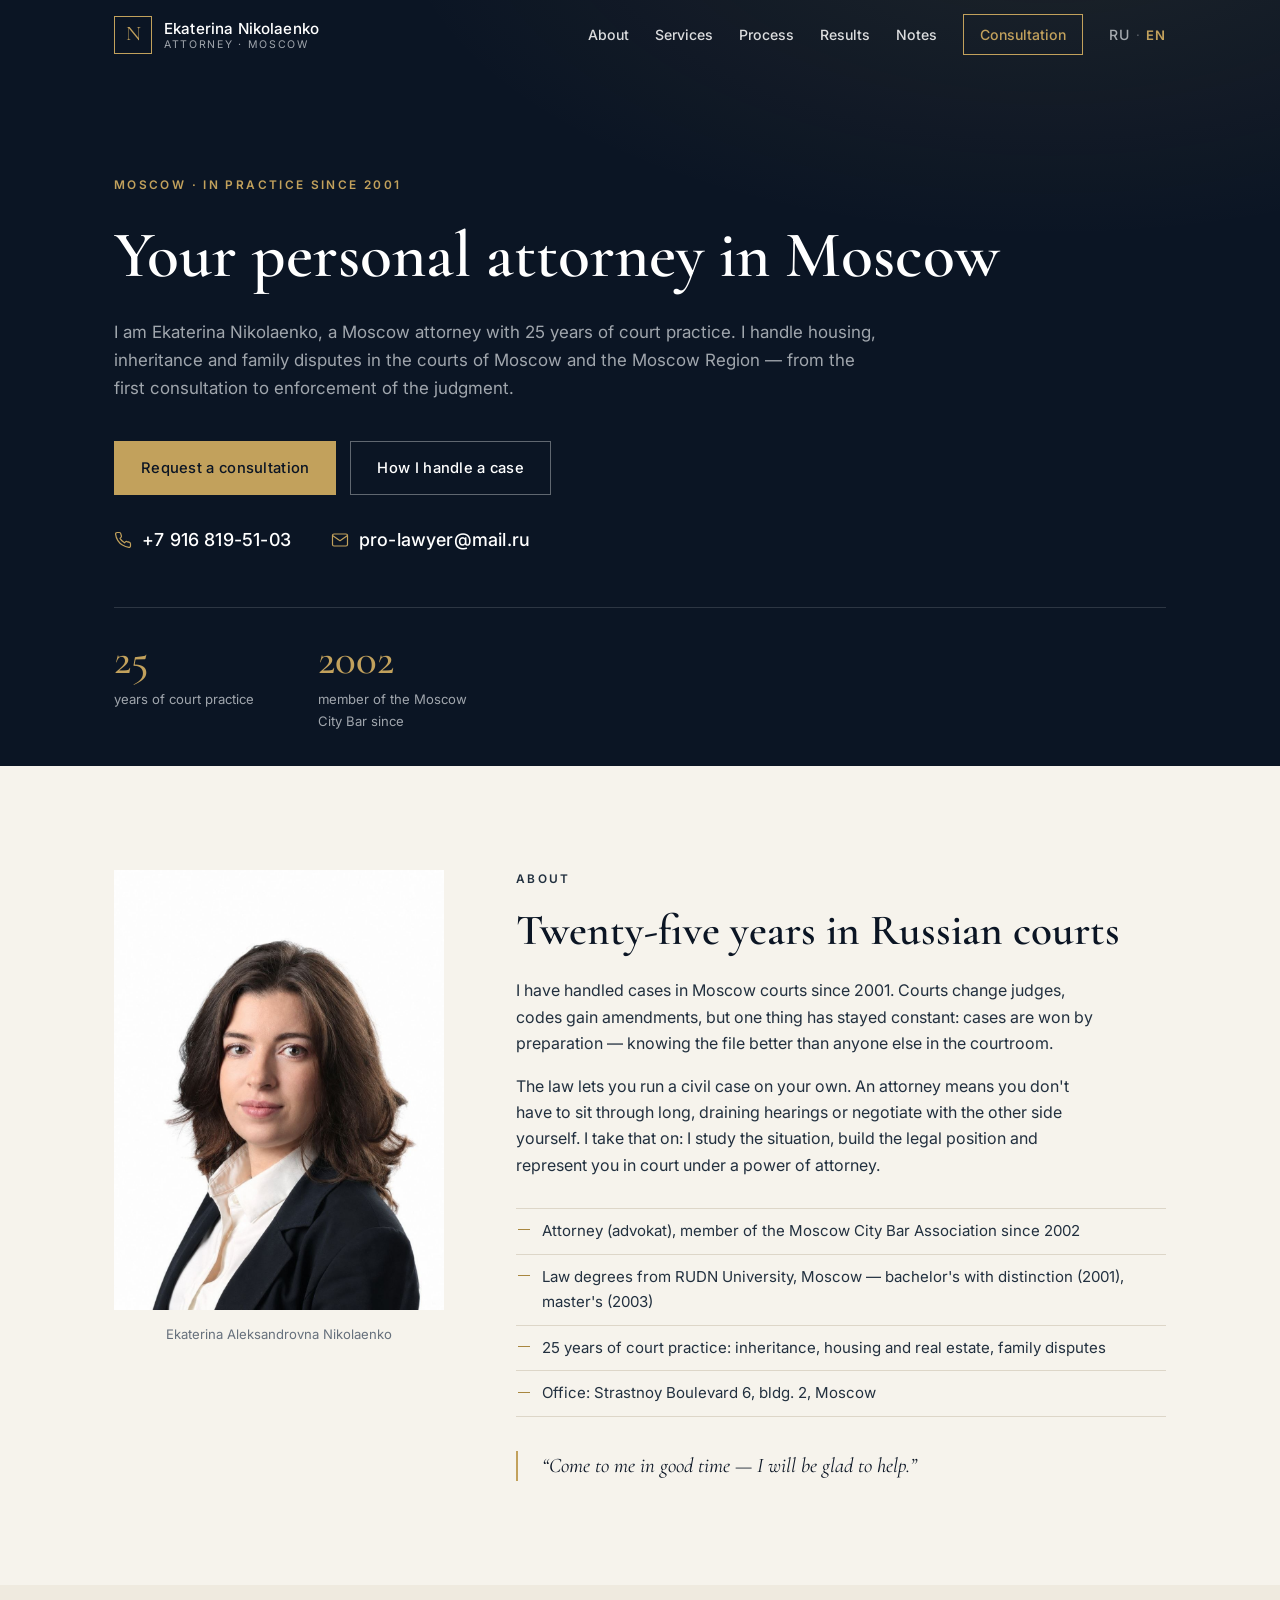
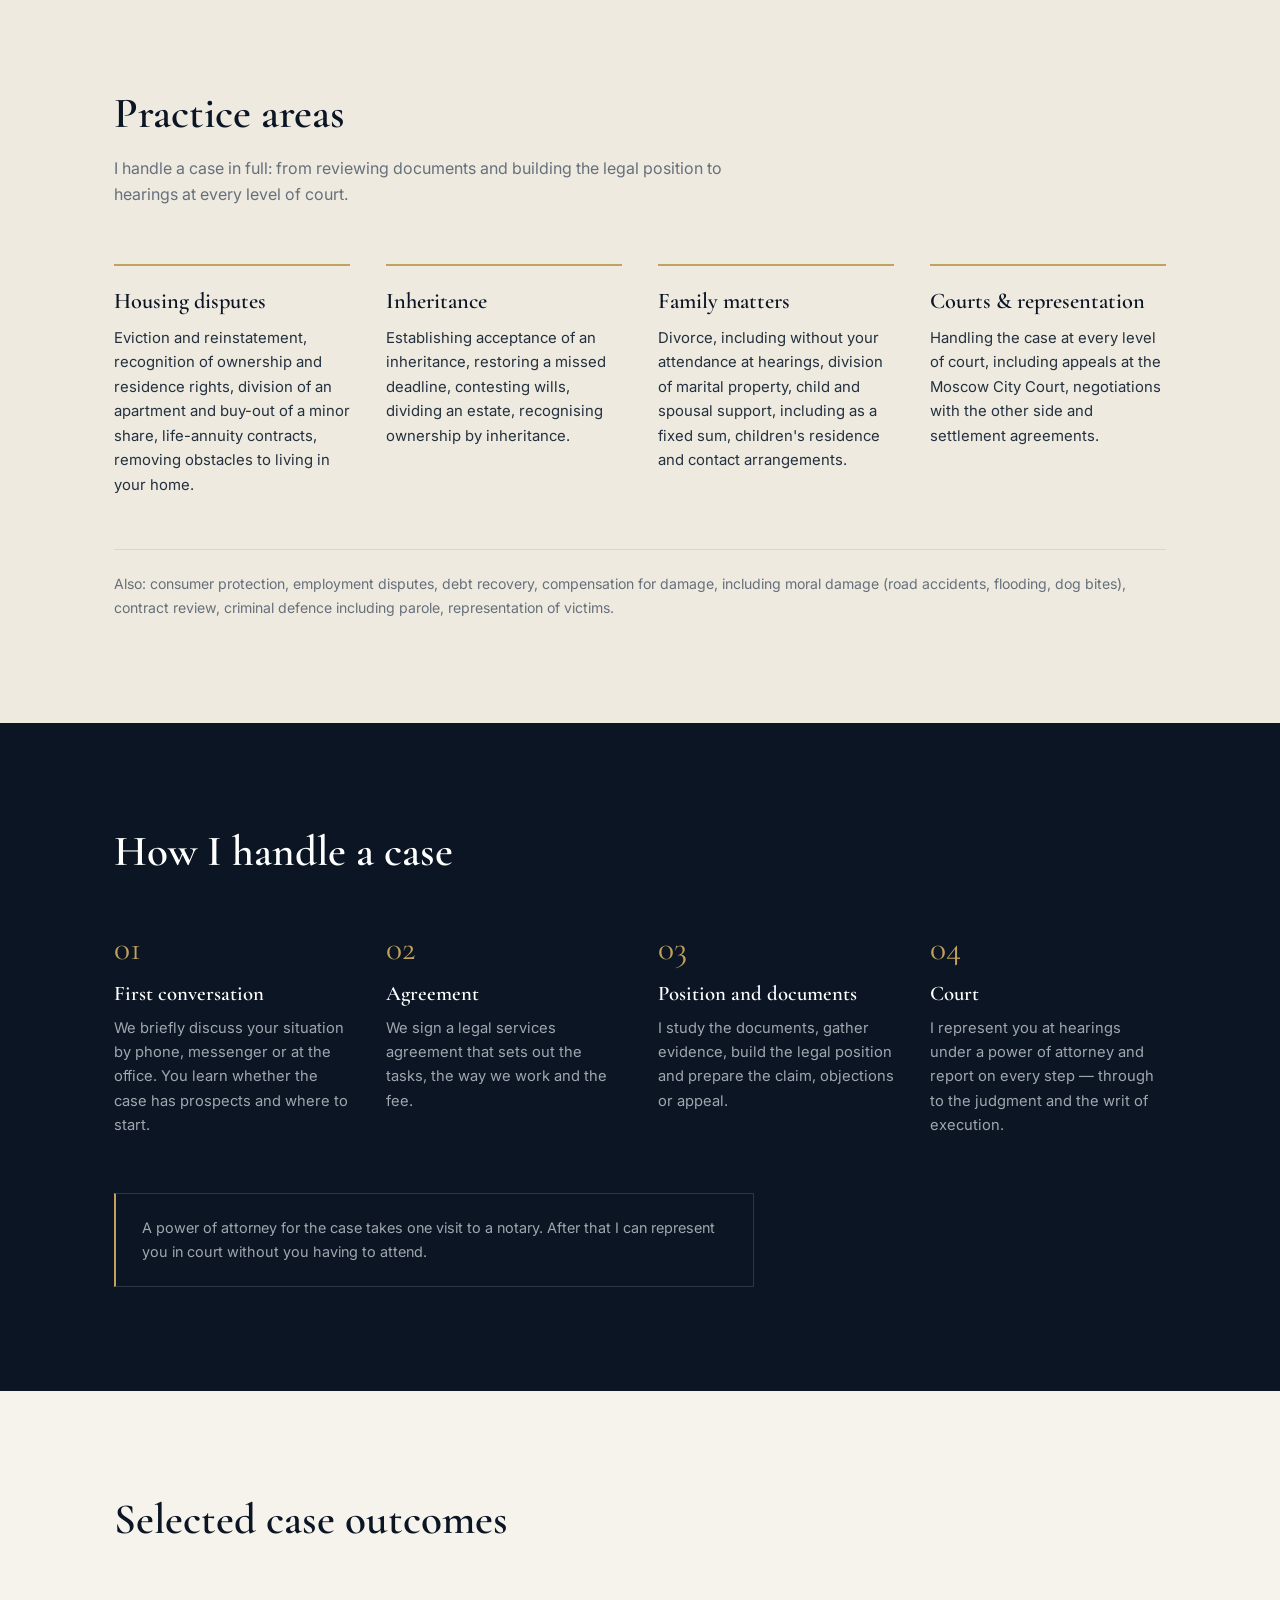
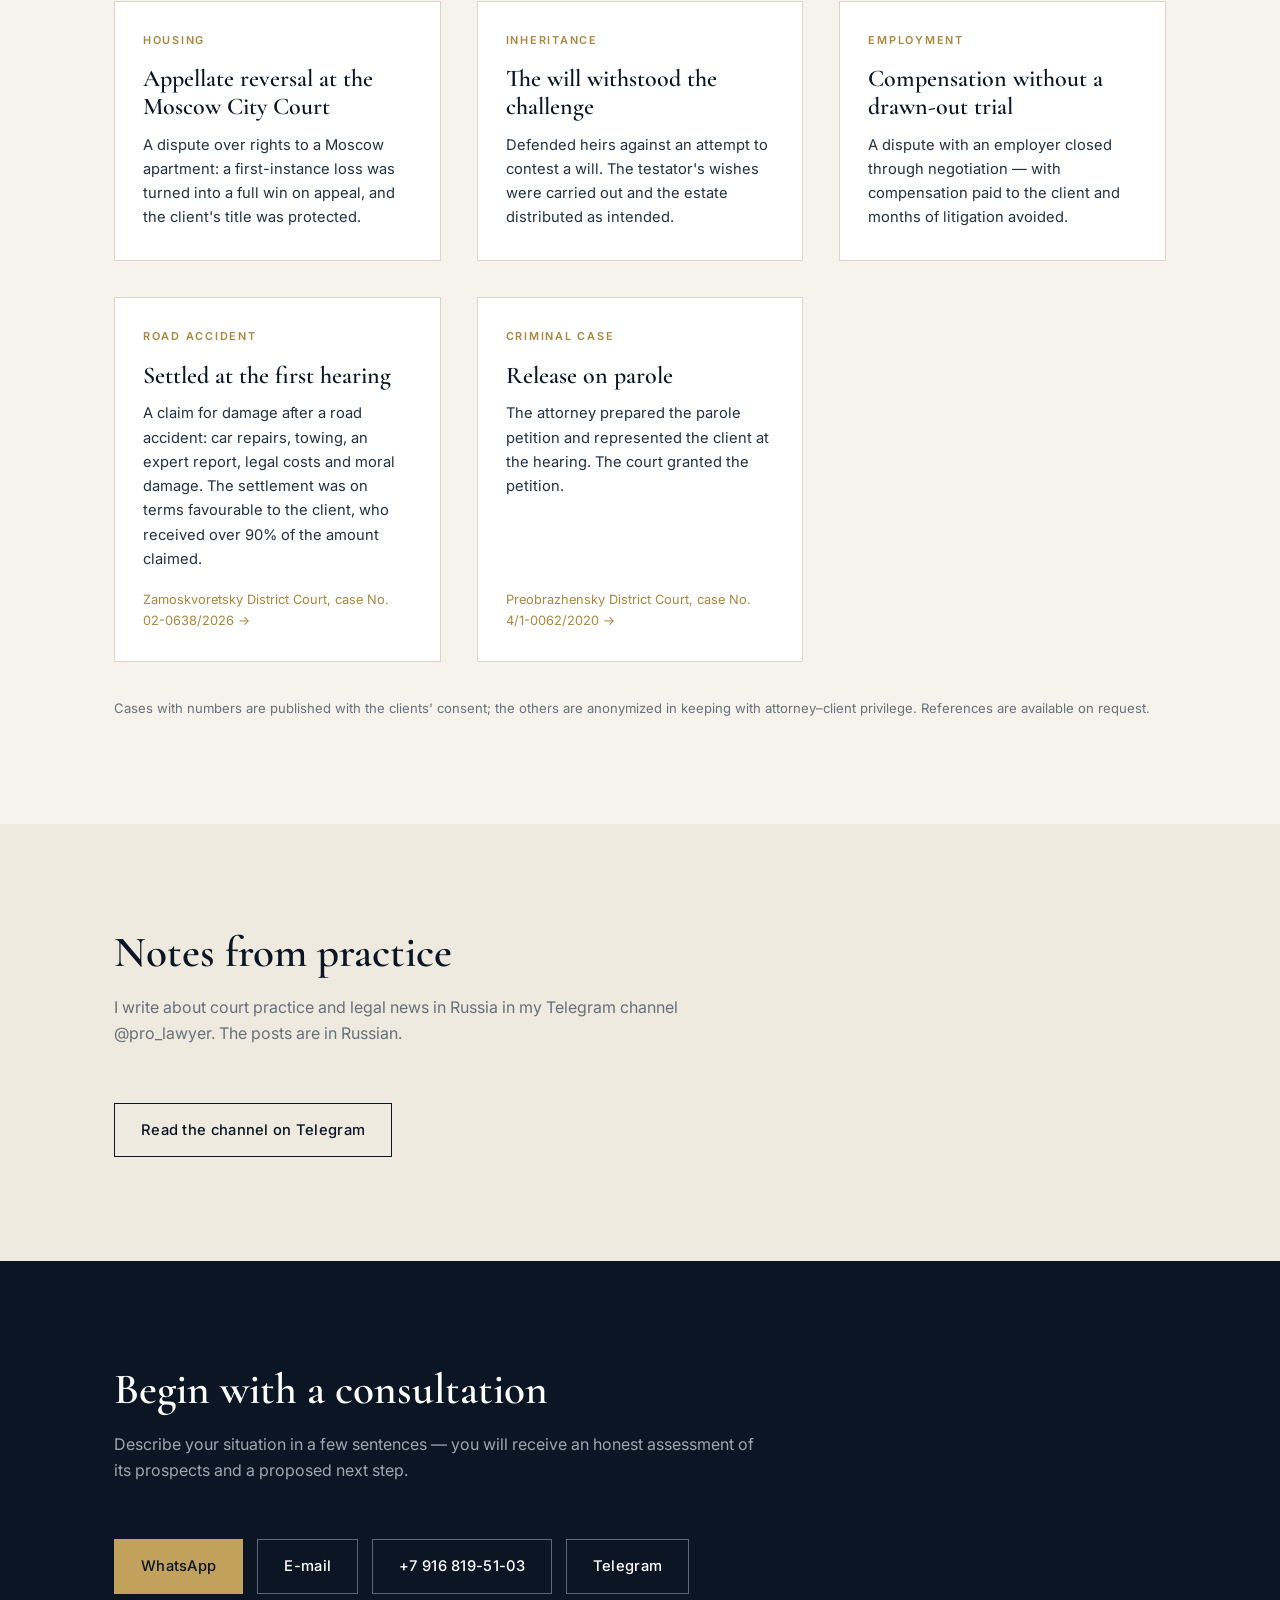
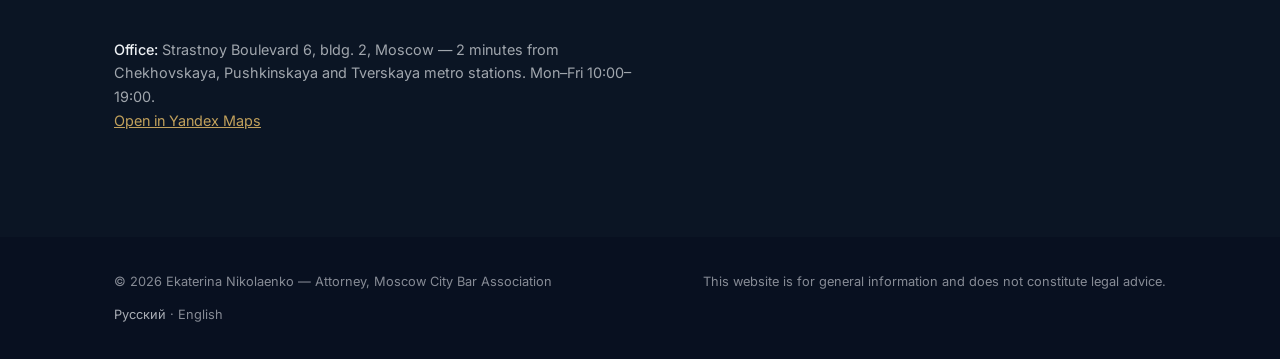
==== en/index.html @ 65b2b1aa "Call her just 'адвокат'; 'обезличены' instead of 'анонимизированы' She takes criminal cases too, so " ====
<!DOCTYPE html>
<html lang="en">
<head>
  <meta charset="utf-8">
  <meta name="viewport" content="width=device-width, initial-scale=1">
  <title>Ekaterina Nikolaenko — Attorney in Moscow</title>
  <meta name="description" content="Moscow attorney with 25 years of court practice: housing, inheritance and family disputes, representation in the courts of Moscow and the Moscow Region.">
  <meta property="og:title" content="Ekaterina Nikolaenko — Attorney in Moscow">
  <meta property="og:description" content="Personal attorney and court representative. 25 years of court practice in Moscow.">
  <meta property="og:type" content="website">
  <meta property="og:locale" content="en_US">
  <!-- TODO after domain purchase: absolute hreflang alternates
  <link rel="alternate" hreflang="en" href="https://DOMAIN/en/">
  <link rel="alternate" hreflang="ru" href="https://DOMAIN/ru/">
  <link rel="alternate" hreflang="x-default" href="https://DOMAIN/">
  -->
  <link rel="icon" type="image/svg+xml" href="../assets/img/favicon.svg">
  <link rel="preconnect" href="https://fonts.googleapis.com">
  <link rel="preconnect" href="https://fonts.gstatic.com" crossorigin>
  <link href="https://fonts.googleapis.com/css2?family=Cormorant+Garamond:ital,wght@0,500;0,600;1,500&family=Inter:wght@400;500;600&display=swap" rel="stylesheet">
  <link rel="stylesheet" href="../assets/css/style.css">
  <script>document.documentElement.classList.add("js");</script>
</head>
<body>

<header class="site-header">
  <div class="container header-inner">
    <a class="brand" href="#top">
      <span class="brand-mark">N</span>
      <span class="brand-text">Ekaterina Nikolaenko
        <span class="brand-sub">Attorney · Moscow</span>
      </span>
    </a>
    <nav class="site-nav" id="nav">
      <a href="#about">About</a>
      <a href="#services">Services</a>
      <a href="#process">Process</a>
      <a href="#results">Results</a>
      <a href="#channel">Notes</a>
      <a class="nav-cta" href="#contact">Consultation</a>
      <div class="lang"><a href="../ru/" lang="ru">RU</a><span class="lang-sep">·</span><strong>EN</strong></div>
    </nav>
    <button class="burger" aria-label="Menu" aria-expanded="false" aria-controls="nav"><span></span><span></span></button>
  </div>
</header>

<main id="top">

  <section class="hero">
    <div class="container">
      <p class="kicker reveal">Moscow · In practice since 2001</p>
      <h1 class="reveal">Your personal attorney in Moscow</h1>
      <p class="lead reveal">I am Ekaterina Nikolaenko, a Moscow attorney with 25 years of court practice. I handle housing, inheritance and family disputes in the courts of Moscow and the Moscow Region — from the first consultation to enforcement of the judgment.</p>
      <div class="hero-actions reveal">
        <a class="btn btn-solid" href="#contact">Request a consultation</a>
        <a class="btn btn-ghost" href="#process">How I handle a case</a>
      </div>
      <div class="hero-contacts reveal">
        <a href="tel:+79168195103"><svg width="18" height="18" fill="none" stroke="#c2a15c" stroke-width="1.6" stroke-linecap="round" stroke-linejoin="round" viewBox="0 0 24 24" aria-hidden="true"><path d="M22 16.9v3a2 2 0 0 1-2.2 2 19.8 19.8 0 0 1-8.6-3.1 19.5 19.5 0 0 1-6-6A19.8 19.8 0 0 1 2.1 4.2 2 2 0 0 1 4.1 2h3a2 2 0 0 1 2 1.7c.1.9.4 1.8.7 2.7a2 2 0 0 1-.5 2.1L8 9.8a16 16 0 0 0 6 6l1.3-1.3a2 2 0 0 1 2.1-.4c.9.3 1.8.6 2.7.7a2 2 0 0 1 1.7 2z"/></svg>+7 916 819-51-03</a>
        <a href="mailto:pro-lawyer@mail.ru"><svg width="18" height="18" fill="none" stroke="#c2a15c" stroke-width="1.6" stroke-linecap="round" stroke-linejoin="round" viewBox="0 0 24 24" aria-hidden="true"><rect x="2" y="4" width="20" height="16" rx="2"/><path d="m22 6-10 7L2 6"/></svg>pro-lawyer@mail.ru</a>
      </div>
      <dl class="stats reveal">
        <div><dt>25</dt><dd>years of court practice</dd></div>
        <div><dt>2002</dt><dd>member of the Moscow City Bar since</dd></div>
      </dl>
    </div>
  </section>

  <section class="section" id="about">
    <div class="container about-grid">
      <figure class="portrait reveal">
        <img src="../assets/img/portrait.jpg" alt="Ekaterina Nikolaenko" width="1057" height="1280">
        <figcaption>Ekaterina Aleksandrovna Nikolaenko</figcaption>
      </figure>
      <div class="about-body">
        <p class="kicker reveal">About</p>
        <h2 class="reveal">Twenty-five years in Russian courts</h2>
        <p class="reveal">I have handled cases in Moscow courts since 2001. Courts change judges, codes gain amendments, but one thing has stayed constant: cases are won by preparation — knowing the file better than anyone else in the courtroom.</p>
        <p class="reveal">The law lets you run a civil case on your own. An attorney means you don't have to sit through long, draining hearings or negotiate with the other side yourself. I take that on: I study the situation, build the legal position and represent you in court under a power of attorney.</p>
        <ul class="creds reveal">
          <li>Attorney (advokat), member of the Moscow City Bar Association since 2002</li>
          <li>Law degrees from RUDN University, Moscow — bachelor's with distinction (2001), master's (2003)</li>
          <li>25 years of court practice: inheritance, housing and real estate, family disputes</li>
          <li>Office: Strastnoy Boulevard 6, bldg. 2, Moscow</li>
        </ul>
        <blockquote class="quote reveal">“Come to me in good time — I will be glad to help.”</blockquote>
      </div>
    </div>
  </section>

  <section class="section section-alt" id="services">
    <div class="container">
      <div class="section-head">
        <h2 class="reveal">Practice areas</h2>
        <p class="reveal">I handle a case in full: from reviewing documents and building the legal position to hearings at every level of court.</p>
      </div>
      <div class="cards">
        <div class="card reveal">
          <h3>Housing disputes</h3>
          <p>Eviction and reinstatement, recognition of ownership and residence rights, division of an apartment and buy-out of a minor share, life-annuity contracts, removing obstacles to living in your home.</p>
        </div>
        <div class="card reveal">
          <h3>Inheritance</h3>
          <p>Establishing acceptance of an inheritance, restoring a missed deadline, contesting wills, dividing an estate, recognising ownership by inheritance.</p>
        </div>
        <div class="card reveal">
          <h3>Family matters</h3>
          <p>Divorce, including without your attendance at hearings, division of marital property, child and spousal support, including as a fixed sum, children's residence and contact arrangements.</p>
        </div>
        <div class="card reveal">
          <h3>Courts &amp; representation</h3>
          <p>Handling the case at every level of court, including appeals at the Moscow City Court, negotiations with the other side and settlement agreements.</p>
        </div>
      </div>
      <p class="services-foot reveal">Also: consumer protection, employment disputes, debt recovery, compensation for damage, including moral damage (road accidents, flooding, dog bites), contract review, criminal defence including parole, representation of victims.</p>
    </div>
  </section>

  <section class="section section-dark" id="process">
    <div class="container">
      <div class="section-head">
        <h2 class="reveal">How I handle a case</h2>
      </div>
      <div class="steps">
        <div class="step reveal">
          <div class="step-num">01</div>
          <h3>First conversation</h3>
          <p>We briefly discuss your situation by phone, messenger or at the office. You learn whether the case has prospects and where to start.</p>
        </div>
        <div class="step reveal">
          <div class="step-num">02</div>
          <h3>Agreement</h3>
          <p>We sign a legal services agreement that sets out the tasks, the way we work and the fee.</p>
        </div>
        <div class="step reveal">
          <div class="step-num">03</div>
          <h3>Position and documents</h3>
          <p>I study the documents, gather evidence, build the legal position and prepare the claim, objections or appeal.</p>
        </div>
        <div class="step reveal">
          <div class="step-num">04</div>
          <h3>Court</h3>
          <p>I represent you at hearings under a power of attorney and report on every step — through to the judgment and the writ of execution.</p>
        </div>
      </div>
      <p class="process-note reveal">A power of attorney for the case takes one visit to a notary. After that I can represent you in court without you having to attend.</p>
    </div>
  </section>

  <section class="section" id="results">
    <div class="container">
      <div class="section-head">
        <h2 class="reveal">Selected case outcomes</h2>
      </div>
      <div class="result-cards">
        <div class="result reveal">
          <span class="result-tag">Housing</span>
          <h3>Appellate reversal at the Moscow City Court</h3>
          <p>A dispute over rights to a Moscow apartment: a first-instance loss was turned into a full win on appeal, and the client's title was protected.</p>
        </div>
        <div class="result reveal">
          <span class="result-tag">Inheritance</span>
          <h3>The will withstood the challenge</h3>
          <p>Defended heirs against an attempt to contest a will. The testator's wishes were carried out and the estate distributed as intended.</p>
        </div>
        <div class="result reveal">
          <span class="result-tag">Employment</span>
          <h3>Compensation without a drawn-out trial</h3>
          <p>A dispute with an employer closed through negotiation — with compensation paid to the client and months of litigation avoided.</p>
        </div>
        <div class="result reveal">
          <span class="result-tag">Road accident</span>
          <h3>Settled at the first hearing</h3>
          <p>A claim for damage after a road accident: car repairs, towing, an expert report, legal costs and moral damage. The settlement was on terms favourable to the client, who received over 90% of the amount claimed.</p>
          <a class="result-source" href="https://www.mos-gorsud.ru/rs/zamoskvoreckij/services/cases/civil/details/958a5e50-f6a7-11f0-b6d6-a71714b206d9" target="_blank" rel="noopener">Zamoskvoretsky District Court, case No. 02-0638/2026 →</a>
        </div>
        <div class="result reveal">
          <span class="result-tag">Criminal case</span>
          <h3>Release on parole</h3>
          <p>The attorney prepared the parole petition and represented the client at the hearing. The court granted the petition.</p>
          <a class="result-source" href="https://www.mos-gorsud.ru/rs/preobrazhenskij/services/cases/criminal-materials/details/02221f10-f8ae-11ea-af9a-ddbdc0cdaf78" target="_blank" rel="noopener">Preobrazhensky District Court, case No. 4/1-0062/2020 →</a>
        </div>
      </div>
      <p class="results-note reveal">Cases with numbers are published with the clients' consent; the others are anonymized in keeping with attorney–client privilege. References are available on request.</p>
    </div>
  </section>

  <section class="section section-alt" id="channel">
    <div class="container">
      <div class="section-head">
        <h2 class="reveal">Notes from practice</h2>
        <p class="reveal">I write about court practice and legal news in Russia in my Telegram channel @pro_lawyer. The posts are in Russian.</p>
      </div>
      <!-- tg-feed:start — filled by tools/tg_mirror.py at build time -->
      <div class="feed-actions reveal">
        <a class="btn btn-outline" href="https://t.me/pro_lawyer" target="_blank" rel="noopener">Read the channel on Telegram</a>
      </div>
      <!-- tg-feed:end -->
    </div>
  </section>

  <section class="section section-dark" id="contact">
    <div class="container">
      <div class="section-head">
        <h2 class="reveal">Begin with a consultation</h2>
        <p class="reveal">Describe your situation in a few sentences — you will receive an honest assessment of its prospects and a proposed next step.</p>
      </div>
      <div class="contact-actions reveal">
        <a class="btn btn-solid" href="https://wa.me/79168195103" target="_blank" rel="noopener">WhatsApp</a>
        <a class="btn btn-ghost" href="mailto:pro-lawyer@mail.ru">E-mail</a>
        <a class="btn btn-ghost" href="tel:+79168195103">+7 916 819-51-03</a>
        <a class="btn btn-ghost" href="https://t.me/advokat_nikolaenko" target="_blank" rel="noopener">Telegram</a>
      </div>
      <p class="contact-info reveal"><strong>Office:</strong> Strastnoy Boulevard 6, bldg. 2, Moscow — 2 minutes from Chekhovskaya, Pushkinskaya and Tverskaya metro stations. Mon–Fri 10:00–19:00.<br><a class="map-link" href="https://yandex.ru/maps/org/advokat_nikolayenko_ye_a_/212078339712" target="_blank" rel="noopener">Open in Yandex Maps</a></p>
    </div>
  </section>

</main>

<footer class="site-footer">
  <div class="container footer-inner">
    <span>© <span data-year>2026</span> Ekaterina Nikolaenko — Attorney, Moscow City Bar Association</span>
    <span>This website is for general information and does not constitute legal advice.</span>
    <span><a href="../ru/" lang="ru">Русский</a> · English</span>
  </div>
</footer>

<script src="../assets/js/main.js"></script>
</body>
</html>
---- assets/css/style.css ----
/* ============================================================
   Ekaterina Nikolaenko — attorney site
   Palette: deep navy ink / warm paper / muted gold
   Type: Cormorant Garamond (display) + Inter (text)
   ============================================================ */

:root {
  --ink: #0b1524;
  --ink-2: #101d31;
  --ink-3: #081020;
  --paper: #f6f3ec;
  --paper-2: #efeadf;
  --gold: #c2a15c;
  --gold-deep: #a8863f;
  --text: #22303f;
  --muted: #66707c;
  --muted-light: rgba(238, 241, 245, 0.66);
  --line: #ddd6c8;
  --line-dark: rgba(255, 255, 255, 0.14);
  --serif: "Cormorant Garamond", "Times New Roman", serif;
  --sans: "Inter", "Helvetica Neue", Arial, sans-serif;
}

* { margin: 0; padding: 0; box-sizing: border-box; }

html {
  scroll-padding-top: 84px;
}
@media (prefers-reduced-motion: no-preference) {
  html { scroll-behavior: smooth; }
}

body {
  font-family: var(--sans);
  font-size: 16px;
  line-height: 1.65;
  color: var(--text);
  background: var(--paper);
  -webkit-font-smoothing: antialiased;
}

.container {
  max-width: 1100px;
  margin: 0 auto;
  padding: 0 24px;
}

h1, h2, h3 {
  font-family: var(--serif);
  font-weight: 600;
  line-height: 1.15;
  color: var(--ink);
}

a { color: inherit; }

/* ---------- header ---------- */

.site-header {
  position: fixed;
  inset: 0 0 auto 0;
  z-index: 50;
  padding: 14px 0;
  transition: background 0.35s ease, box-shadow 0.35s ease;
}
.site-header.scrolled {
  background: var(--ink);
  box-shadow: 0 1px 0 var(--line-dark);
}

.header-inner {
  display: flex;
  align-items: center;
  justify-content: space-between;
  gap: 24px;
}

.brand {
  display: flex;
  align-items: center;
  gap: 12px;
  text-decoration: none;
  color: #fff;
}
.brand-mark {
  display: grid;
  place-items: center;
  width: 38px;
  height: 38px;
  border: 1px solid var(--gold);
  font-family: var(--serif);
  font-size: 1.3rem;
  color: var(--gold);
}
.brand-text {
  font-size: 0.95rem;
  font-weight: 500;
  letter-spacing: 0.01em;
  line-height: 1.25;
}
.brand-sub {
  display: block;
  font-size: 0.66rem;
  font-weight: 400;
  text-transform: uppercase;
  letter-spacing: 0.16em;
  color: var(--muted-light);
}

.site-nav {
  display: flex;
  align-items: center;
  gap: 26px;
}
.site-nav a {
  font-size: 0.88rem;
  font-weight: 500;
  color: rgba(255, 255, 255, 0.85);
  text-decoration: none;
  transition: color 0.2s ease;
}
.site-nav a:hover { color: var(--gold); }

.nav-cta {
  padding: 8px 16px;
  border: 1px solid var(--gold);
  color: var(--gold) !important;
}
.nav-cta:hover { background: rgba(194, 161, 92, 0.12); }

.lang {
  font-size: 0.82rem;
  color: var(--muted-light);
  letter-spacing: 0.06em;
}
.lang a { color: var(--muted-light); text-decoration: none; }
.lang a:hover { color: var(--gold); }
.lang strong { color: var(--gold); font-weight: 600; }
.lang-sep { margin: 0 6px; opacity: 0.5; }

.burger {
  display: none;
  flex-direction: column;
  justify-content: center;
  gap: 6px;
  width: 40px;
  height: 40px;
  background: none;
  border: 1px solid var(--line-dark);
  cursor: pointer;
}
.burger span {
  display: block;
  width: 20px;
  height: 1.5px;
  margin: 0 auto;
  background: #fff;
  transition: transform 0.25s ease;
}
.burger[aria-expanded="true"] span:first-child { transform: translateY(4px) rotate(45deg); }
.burger[aria-expanded="true"] span:last-child { transform: translateY(-3.5px) rotate(-45deg); }

/* ---------- hero ---------- */

.hero {
  position: relative;
  background:
    radial-gradient(1100px 550px at 82% -12%, rgba(194, 161, 92, 0.1), transparent 60%),
    var(--ink);
  color: #eef1f5;
  padding: 176px 0 0;
}

.kicker {
  font-size: 0.74rem;
  font-weight: 600;
  text-transform: uppercase;
  letter-spacing: 0.2em;
  color: var(--gold);
  margin-bottom: 22px;
}

.hero h1 {
  color: #fff;
  font-size: clamp(2.5rem, 5.4vw, 4.1rem);
}

.hero .lead {
  max-width: 70ch;
  margin-top: 26px;
  font-size: 1.06rem;
  color: var(--muted-light);
}

.hero-actions {
  display: flex;
  flex-wrap: wrap;
  gap: 14px;
  margin-top: 38px;
}

.hero-contacts {
  display: flex;
  flex-wrap: wrap;
  gap: 12px 40px;
  margin-top: 30px;
}
.hero-contacts a {
  display: inline-flex;
  align-items: center;
  gap: 10px;
  font-size: 1.12rem;
  font-weight: 500;
  letter-spacing: 0.01em;
  color: #fff;
  text-decoration: none;
  transition: color 0.2s ease;
}
.hero-contacts a:hover { color: var(--gold); }
.hero-contacts svg {
  width: 18px;
  height: 18px;
  flex: none;
  fill: none;
  stroke: var(--gold);
  stroke-width: 1.6;
  stroke-linecap: round;
  stroke-linejoin: round;
}

.btn {
  display: inline-block;
  padding: 14px 26px;
  font-family: var(--sans);
  font-size: 0.92rem;
  font-weight: 500;
  letter-spacing: 0.02em;
  text-decoration: none;
  border: 1px solid transparent;
  transition: background 0.2s ease, color 0.2s ease, border-color 0.2s ease;
}
.btn-solid {
  background: var(--gold);
  border-color: var(--gold);
  color: var(--ink);
}
.btn-solid:hover { background: var(--gold-deep); border-color: var(--gold-deep); }
.btn-ghost {
  border-color: rgba(255, 255, 255, 0.35);
  color: #fff;
}
.btn-ghost:hover { border-color: var(--gold); color: var(--gold); }

.stats {
  display: flex;
  flex-wrap: wrap;
  gap: 20px 64px;
  margin-top: 52px;
  padding: 30px 0 34px;
  border-top: 1px solid var(--line-dark);
}
.stats > div { min-width: 130px; }
.stats dt {
  font-family: var(--serif);
  font-size: 2.7rem;
  font-weight: 500;
  color: var(--gold);
  line-height: 1;
}
.stats dd {
  margin-top: 8px;
  font-size: 0.82rem;
  color: var(--muted-light);
  max-width: 22ch;
}

/* ---------- sections ---------- */

.section { padding: 104px 0; }
.section-alt { background: var(--paper-2); }
.section-dark {
  background: var(--ink);
  color: #eef1f5;
}
.section-dark h2, .section-dark h3 { color: #fff; }

.section-head { max-width: 640px; margin-bottom: 56px; }
.section-head h2 {
  font-size: clamp(1.9rem, 3.4vw, 2.7rem);
}
.section-head p {
  margin-top: 16px;
  color: var(--muted);
}
.section-dark .section-head p { color: var(--muted-light); }

/* ---------- about ---------- */

.about-grid {
  display: grid;
  grid-template-columns: 330px 1fr;
  gap: 72px;
  align-items: start;
}

.portrait { max-width: 330px; }
.portrait-placeholder {
  aspect-ratio: 3 / 4;
  display: grid;
  place-items: center;
  background: linear-gradient(165deg, var(--ink-2), var(--ink));
  outline: 1px solid rgba(194, 161, 92, 0.55);
  outline-offset: -16px;
}
.portrait-placeholder span {
  font-family: var(--serif);
  font-size: 4.2rem;
  letter-spacing: 0.08em;
  color: var(--gold);
}
.portrait img {
  display: block;
  width: 100%;
  height: auto;
  aspect-ratio: 3 / 4;
  object-fit: cover;
}
.portrait figcaption {
  margin-top: 14px;
  font-size: 0.82rem;
  color: var(--muted);
  text-align: center;
}

.about-body h2 { font-size: clamp(1.9rem, 3.4vw, 2.7rem); margin-bottom: 22px; }
.about-body > p { color: var(--text); margin-bottom: 16px; max-width: 58ch; }

.creds {
  list-style: none;
  margin: 30px 0 34px;
}
.creds li {
  position: relative;
  padding: 10px 0 10px 26px;
  font-size: 0.94rem;
  border-bottom: 1px solid var(--line);
}
.creds li:first-child { border-top: 1px solid var(--line); }
.creds li::before {
  content: "";
  position: absolute;
  left: 2px;
  top: 1.35em;
  width: 12px;
  height: 1px;
  background: var(--gold-deep);
}

.quote {
  border-left: 2px solid var(--gold);
  padding-left: 24px;
  font-family: var(--serif);
  font-size: 1.3rem;
  font-style: italic;
  line-height: 1.45;
  color: var(--ink);
  max-width: 52ch;
}

/* ---------- services ---------- */

.cards {
  display: grid;
  grid-template-columns: repeat(auto-fit, minmax(235px, 1fr));
  gap: 44px 36px;
}
.card {
  border-top: 2px solid var(--gold);
  padding-top: 22px;
}
.card h3 {
  font-size: 1.4rem;
  margin-bottom: 12px;
}
.card p {
  font-size: 0.93rem;
  color: var(--text);
}

.services-foot {
  margin-top: 52px;
  padding-top: 22px;
  border-top: 1px solid var(--line);
  font-size: 0.88rem;
  color: var(--muted);
}

/* ---------- process ---------- */

.steps {
  display: grid;
  grid-template-columns: repeat(auto-fit, minmax(220px, 1fr));
  gap: 44px 36px;
  counter-reset: step;
}
.step-num {
  font-family: var(--serif);
  font-size: 2.1rem;
  color: var(--gold);
  line-height: 1;
  margin-bottom: 16px;
}
.step h3 { font-size: 1.3rem; margin-bottom: 10px; }
.step p {
  font-size: 0.92rem;
  color: var(--muted-light);
}

.process-note {
  margin-top: 56px;
  padding: 22px 26px;
  border: 1px solid var(--line-dark);
  border-left: 2px solid var(--gold);
  font-size: 0.9rem;
  color: var(--muted-light);
  max-width: 640px;
}

/* ---------- results ---------- */

.result-cards {
  display: grid;
  grid-template-columns: repeat(auto-fit, minmax(260px, 1fr));
  gap: 36px;
}
.result {
  background: #fff;
  border: 1px solid var(--line);
  padding: 30px 28px;
}
.result-tag {
  display: inline-block;
  font-size: 0.68rem;
  font-weight: 600;
  text-transform: uppercase;
  letter-spacing: 0.16em;
  color: var(--gold-deep);
  margin-bottom: 16px;
}
.result h3 { font-size: 1.5rem; margin-bottom: 12px; }
.result p { font-size: 0.92rem; color: var(--text); }

.result { display: flex; flex-direction: column; }
.result-source {
  margin-top: auto;
  padding-top: 18px;
  font-size: 0.8rem;
  color: var(--gold-deep);
  text-decoration: none;
}
.result-source:hover { text-decoration: underline; }
.map-link { color: var(--gold); }
.map-link:hover { color: #fff; }

.results-note {
  margin-top: 36px;
  font-size: 0.82rem;
  color: var(--muted);
}

/* ---------- contact ---------- */

.contact-actions {
  display: flex;
  flex-wrap: wrap;
  gap: 14px;
  margin: 40px 0 44px;
}

.contact-info {
  font-size: 0.9rem;
  color: var(--muted-light);
  max-width: 58ch;
}
.contact-info strong { color: #eef1f5; font-weight: 500; }

/* ---------- footer ---------- */

.site-footer {
  background: var(--ink-3);
  color: rgba(238, 241, 245, 0.55);
  padding: 34px 0;
  font-size: 0.8rem;
}
.footer-inner {
  display: flex;
  flex-wrap: wrap;
  gap: 12px 32px;
  justify-content: space-between;
}
.site-footer a { color: rgba(238, 241, 245, 0.7); text-decoration: none; }
.site-footer a:hover { color: var(--gold); }

/* ---------- reveal on scroll ---------- */

.js .reveal {
  opacity: 0;
  transform: translateY(22px);
  transition: opacity 0.7s ease, transform 0.7s ease;
}
.js .reveal.visible {
  opacity: 1;
  transform: none;
}
@media (prefers-reduced-motion: reduce) {
  .js .reveal { opacity: 1; transform: none; transition: none; }
}

/* ---------- responsive ---------- */

@media (max-width: 900px) {
  .about-grid {
    grid-template-columns: 1fr;
    gap: 48px;
  }
  .portrait { max-width: 280px; }
}

@media (max-width: 860px) {
  .burger { display: flex; }

  .site-nav {
    position: fixed;
    top: 66px;
    left: 0;
    right: 0;
    flex-direction: column;
    align-items: flex-start;
    gap: 4px;
    padding: 18px 24px 26px;
    background: var(--ink);
    border-bottom: 1px solid var(--line-dark);
    transform: translateY(-130%);
    transition: transform 0.3s ease;
    z-index: 40;
  }
  .site-nav.open { transform: none; }
  .site-nav a { padding: 10px 0; font-size: 1rem; width: 100%; }
  .nav-cta { text-align: center; margin-top: 8px; }
  .lang { margin-top: 14px; }

  .site-header { background: var(--ink); }

  .hero { padding-top: 140px; }
  .section { padding: 76px 0; }
  .stats { gap: 20px 40px; margin-top: 40px; }
  .stats dt { font-size: 2.2rem; }
}

/* ---------- telegram channel (filled by tools/tg_mirror.py) ---------- */

.btn-outline {
  border-color: var(--ink);
  color: var(--ink);
}
.btn-outline:hover { border-color: var(--gold-deep); color: var(--gold-deep); }

.feed-cards {
  display: grid;
  grid-template-columns: repeat(auto-fit, minmax(260px, 1fr));
  gap: 36px;
}
.feed-card {
  display: flex;
  flex-direction: column;
  background: #fff;
  border: 1px solid var(--line);
  color: inherit;
  text-decoration: none;
  transition: border-color 0.2s ease;
}
.feed-card:hover { border-color: var(--gold); }
.feed-card img {
  display: block;
  width: 100%;
  aspect-ratio: 16 / 10;
  object-fit: cover;
}
.feed-card-body {
  display: flex;
  flex-direction: column;
  flex: 1;
  padding: 26px 26px 28px;
}
.feed-date,
.post-date {
  display: block;
  font-size: 0.68rem;
  font-weight: 600;
  text-transform: uppercase;
  letter-spacing: 0.16em;
  color: var(--gold-deep);
  text-decoration: none;
  margin-bottom: 14px;
}
.feed-card h3 { font-size: 1.28rem; margin-bottom: 10px; }
.feed-card p { font-size: 0.92rem; color: var(--text); }
.feed-more {
  margin-top: auto;
  padding-top: 18px;
  font-size: 0.85rem;
  font-weight: 500;
  color: var(--ink);
}
.feed-actions {
  display: flex;
  flex-wrap: wrap;
  gap: 14px;
  margin-top: 44px;
}

/* full list of posts: ru/blog/ */

.page-hero {
  background: var(--ink);
  color: #eef1f5;
  padding: 150px 0 64px;
}
.page-hero h1 { color: #fff; font-size: clamp(2.3rem, 4.6vw, 3.4rem); }
.page-hero .lead { max-width: 56ch; margin-top: 18px; color: var(--muted-light); }
.page-hero .hero-actions { margin-top: 30px; }

.posts { max-width: 720px; }
.post { padding: 56px 0; border-bottom: 1px solid var(--line); }
.post:first-child { padding-top: 0; }
.post:last-child { border-bottom: 0; }
.post h2 { font-size: 1.7rem; margin-bottom: 16px; }
/* Telegram serves photos at most 800px wide: show them at their own size, never upscaled */
.post-media { display: flex; flex-wrap: wrap; gap: 10px; align-items: flex-start; margin-bottom: 22px; }
.post-media img { display: block; width: auto; height: auto; max-width: 70%; max-height: 520px; }
.post-text a { color: var(--gold-deep); overflow-wrap: anywhere; }
.post-link {
  display: block;
  margin-top: 18px;
  padding: 14px 18px;
  border-left: 2px solid var(--gold);
  background: #fff;
  font-size: 0.9rem;
  color: var(--ink);
  text-decoration: none;
  overflow-wrap: anywhere;
}
.post-link span { display: block; font-size: 0.74rem; color: var(--muted); }
.post-note { margin: 14px 0; font-size: 0.85rem; color: var(--muted); }
.post-foot { margin-top: 18px; font-size: 0.85rem; }
.post-foot a { color: var(--muted); }
.post-foot a:hover { color: var(--gold-deep); }

.spoiler { filter: blur(5px); cursor: pointer; transition: filter 0.2s ease; }
.spoiler:hover, .spoiler:focus { filter: none; outline: none; }
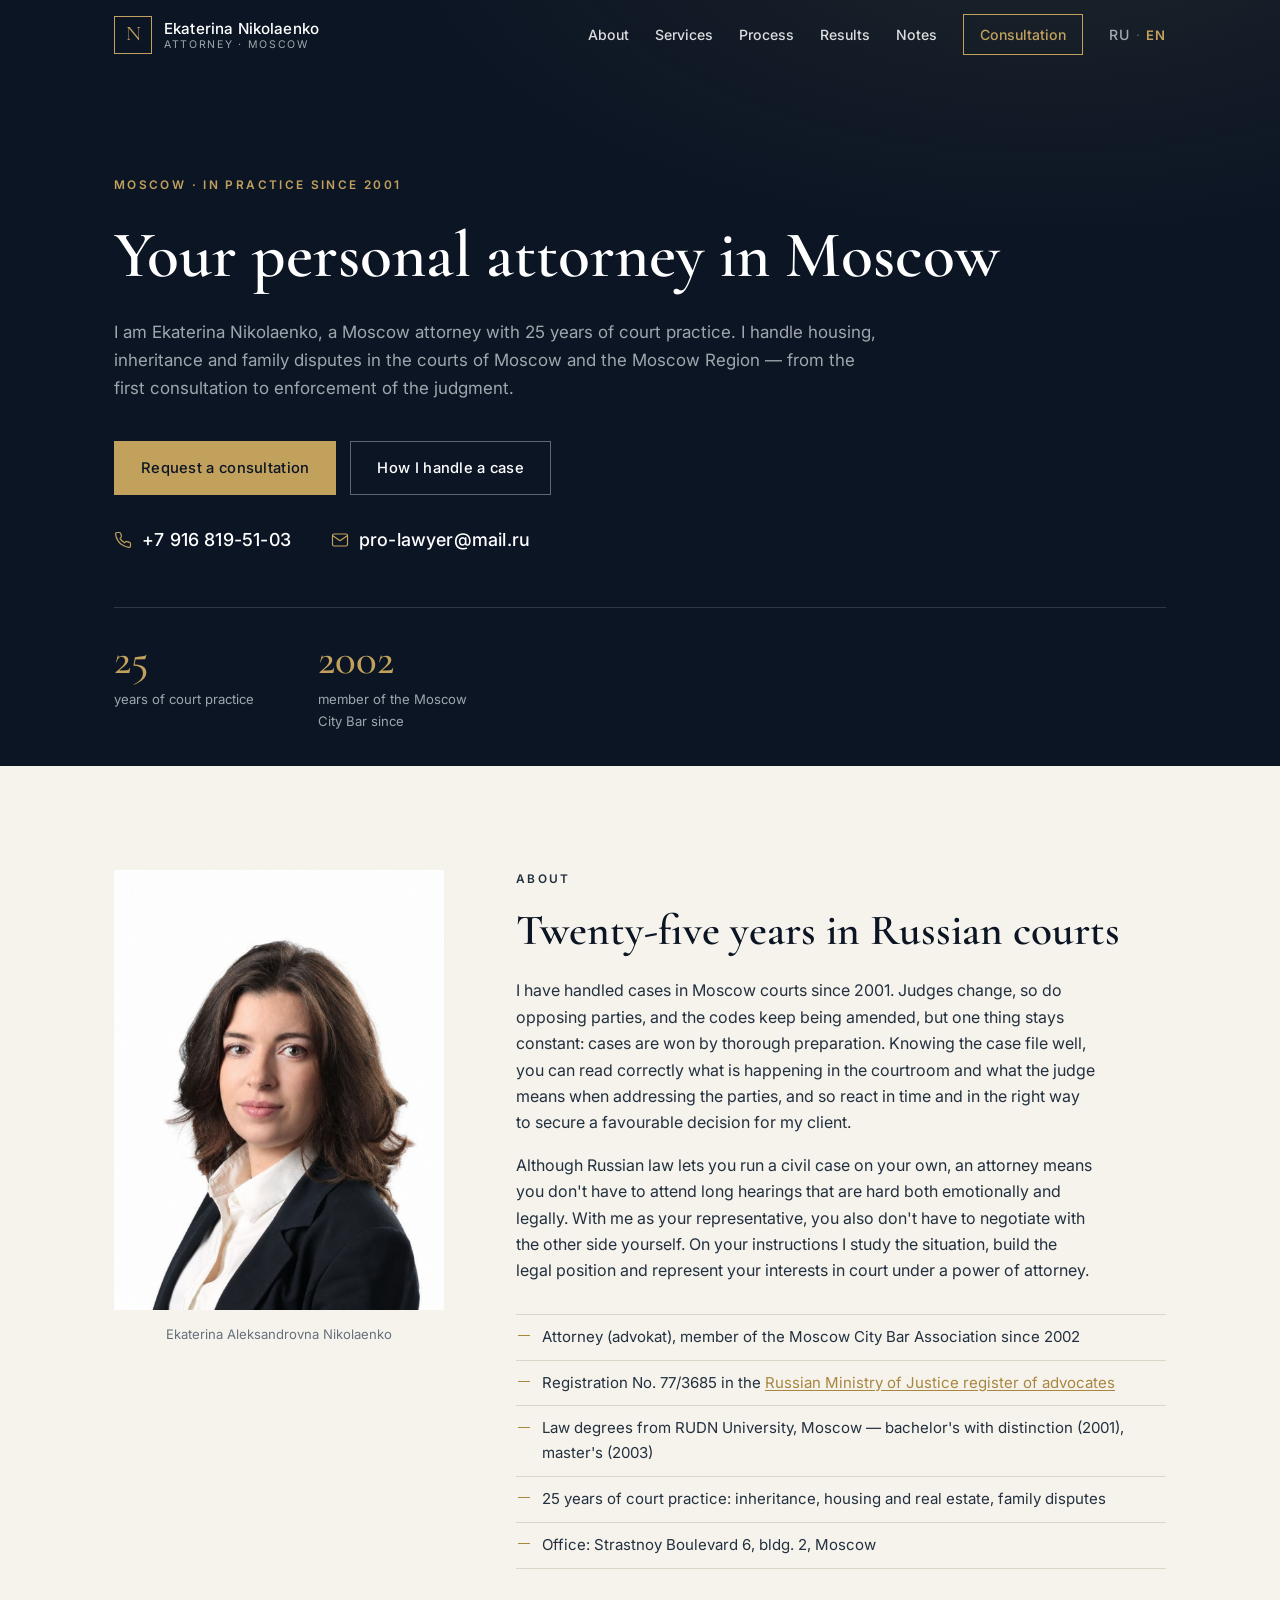
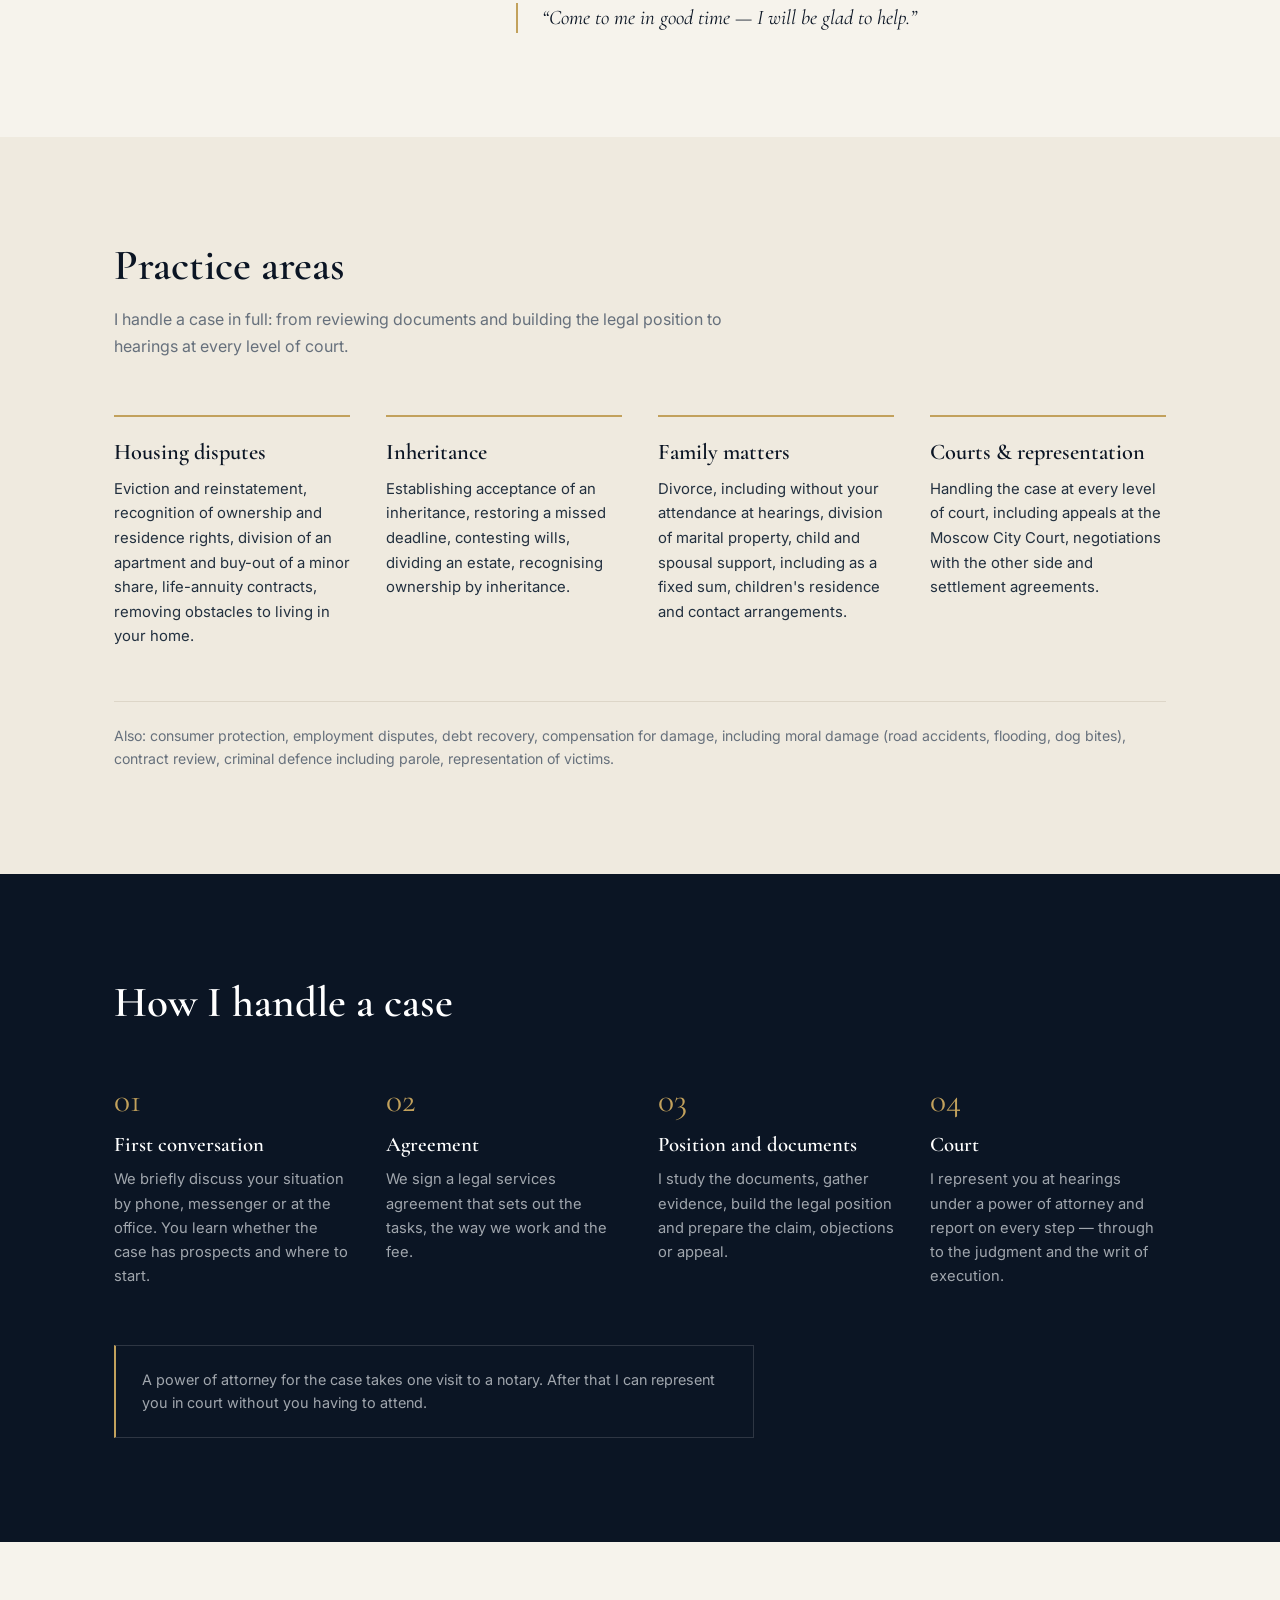
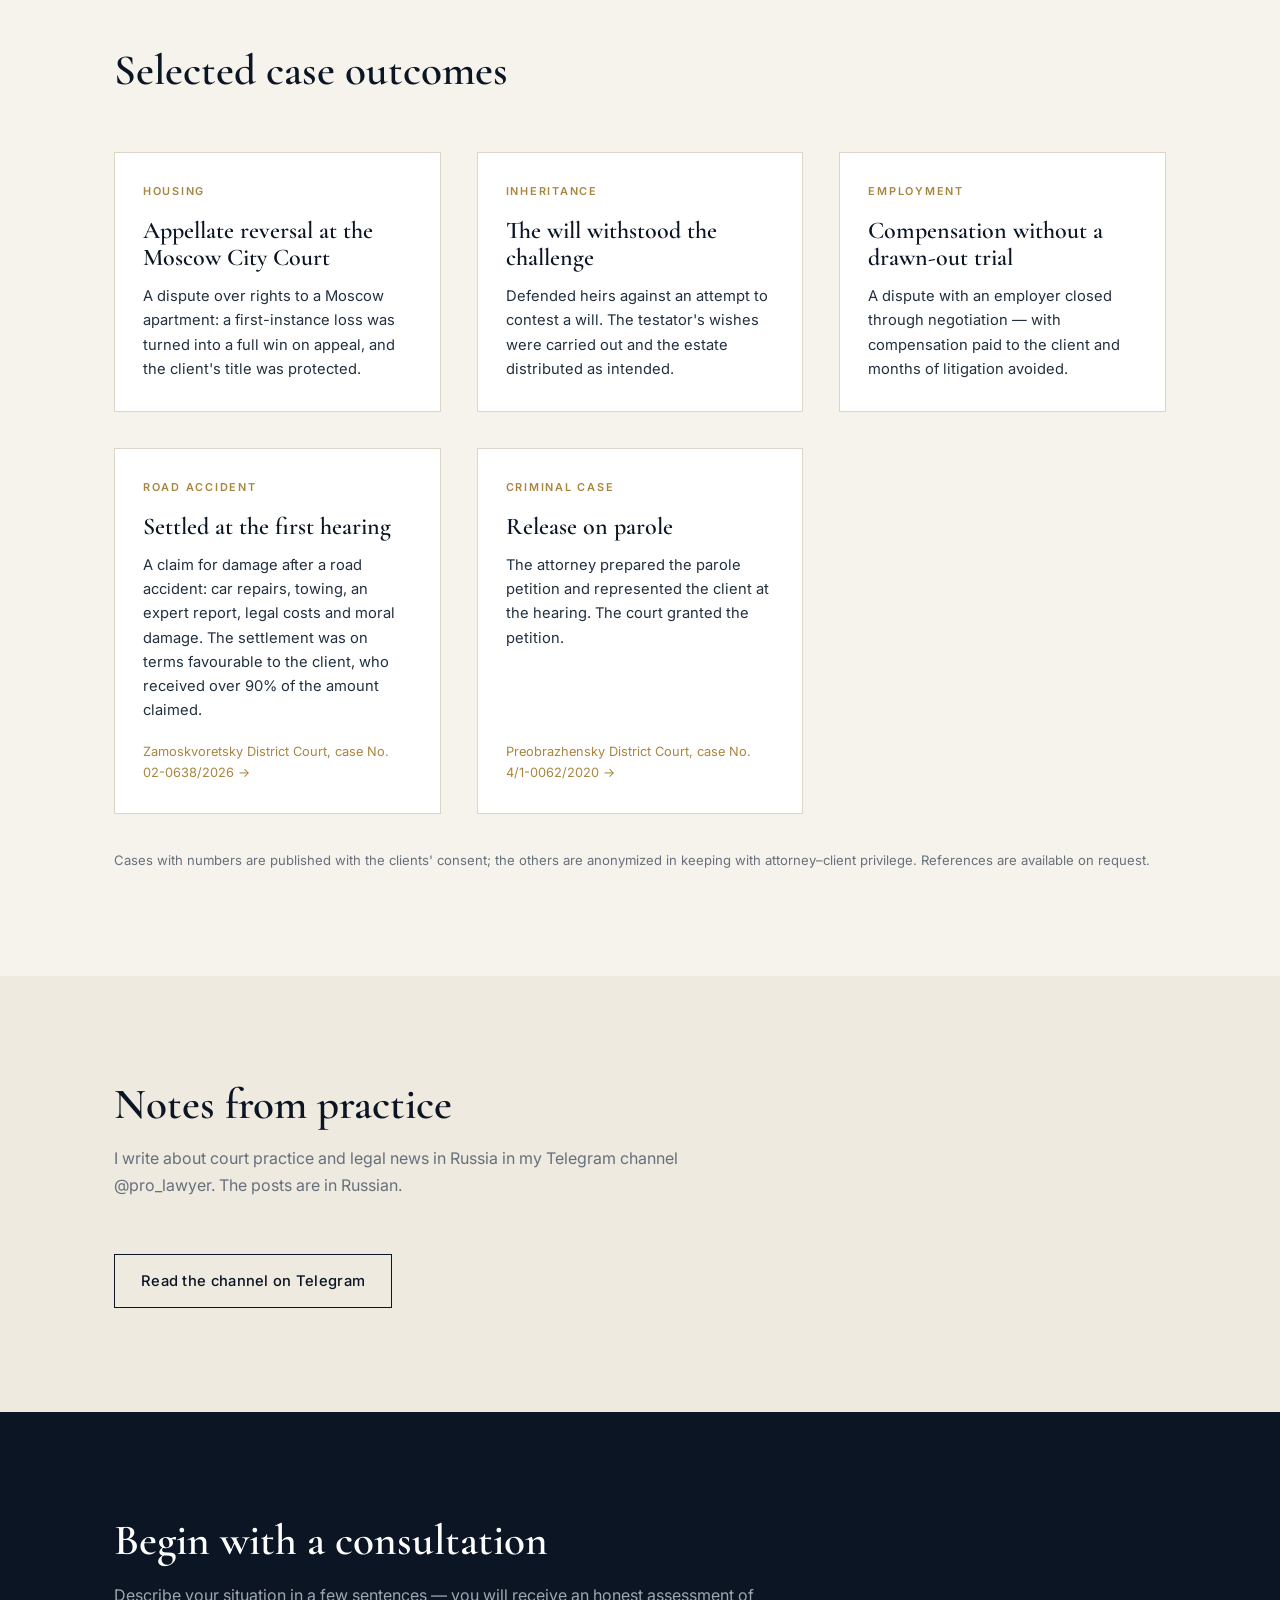
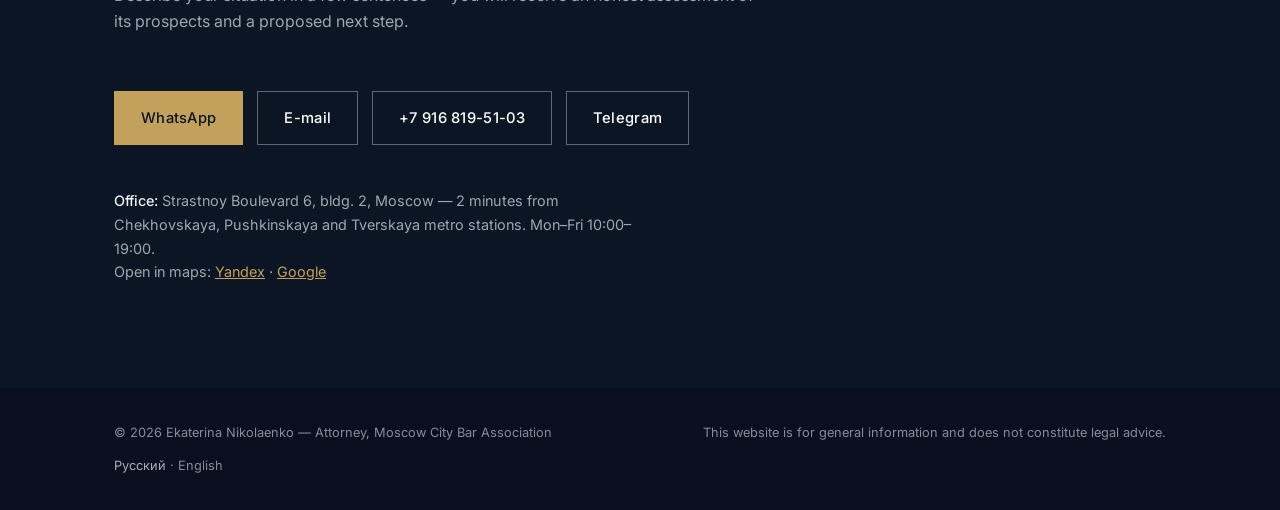
==== commit b10bc2f2: "About in her own words; registry number; Google Maps link - Both About paragraphs replaced with Ekat" ====
--- a/en/index.html
+++ b/en/index.html
@@ -75,10 +75,11 @@
       <div class="about-body">
         <p class="kicker reveal">About</p>
         <h2 class="reveal">Twenty-five years in Russian courts</h2>
-        <p class="reveal">I have handled cases in Moscow courts since 2001. Courts change judges, codes gain amendments, but one thing has stayed constant: cases are won by preparation — knowing the file better than anyone else in the courtroom.</p>
-        <p class="reveal">The law lets you run a civil case on your own. An attorney means you don't have to sit through long, draining hearings or negotiate with the other side yourself. I take that on: I study the situation, build the legal position and represent you in court under a power of attorney.</p>
+        <p class="reveal">I have handled cases in Moscow courts since 2001. Judges change, so do opposing parties, and the codes keep being amended, but one thing stays constant: cases are won by thorough preparation. Knowing the case file well, you can read correctly what is happening in the courtroom and what the judge means when addressing the parties, and so react in time and in the right way to secure a favourable decision for my client.</p>
+        <p class="reveal">Although Russian law lets you run a civil case on your own, an attorney means you don't have to attend long hearings that are hard both emotionally and legally. With me as your representative, you also don't have to negotiate with the other side yourself. On your instructions I study the situation, build the legal position and represent your interests in court under a power of attorney.</p>
         <ul class="creds reveal">
           <li>Attorney (advokat), member of the Moscow City Bar Association since 2002</li>
+          <li>Registration No. 77/3685 in the <a href="https://minjust.gov.ru/ru/pages/advokaty-rossijskoj-federacii/" target="_blank" rel="noopener">Russian Ministry of Justice register of advocates</a></li>
           <li>Law degrees from RUDN University, Moscow — bachelor's with distinction (2001), master's (2003)</li>
           <li>25 years of court practice: inheritance, housing and real estate, family disputes</li>
           <li>Office: Strastnoy Boulevard 6, bldg. 2, Moscow</li>
@@ -211,7 +212,7 @@
         <a class="btn btn-ghost" href="tel:+79168195103">+7 916 819-51-03</a>
         <a class="btn btn-ghost" href="https://t.me/advokat_nikolaenko" target="_blank" rel="noopener">Telegram</a>
       </div>
-      <p class="contact-info reveal"><strong>Office:</strong> Strastnoy Boulevard 6, bldg. 2, Moscow — 2 minutes from Chekhovskaya, Pushkinskaya and Tverskaya metro stations. Mon–Fri 10:00–19:00.<br><a class="map-link" href="https://yandex.ru/maps/org/advokat_nikolayenko_ye_a_/212078339712" target="_blank" rel="noopener">Open in Yandex Maps</a></p>
+      <p class="contact-info reveal"><strong>Office:</strong> Strastnoy Boulevard 6, bldg. 2, Moscow — 2 minutes from Chekhovskaya, Pushkinskaya and Tverskaya metro stations. Mon–Fri 10:00–19:00.<br>Open in maps: <a class="map-link" href="https://yandex.ru/maps/org/advokat_nikolayenko_ye_a_/212078339712" target="_blank" rel="noopener">Yandex</a> · <a class="map-link" href="https://maps.app.goo.gl/4wz27DM8C8XVGtZF8" target="_blank" rel="noopener">Google</a></p>
     </div>
   </section>
 
--- a/assets/css/style.css
+++ b/assets/css/style.css
@@ -355,6 +355,8 @@
   height: 1px;
   background: var(--gold-deep);
 }
+
+.creds a { color: var(--gold-deep); text-underline-offset: 2px; }
 
 .quote {
   border-left: 2px solid var(--gold);
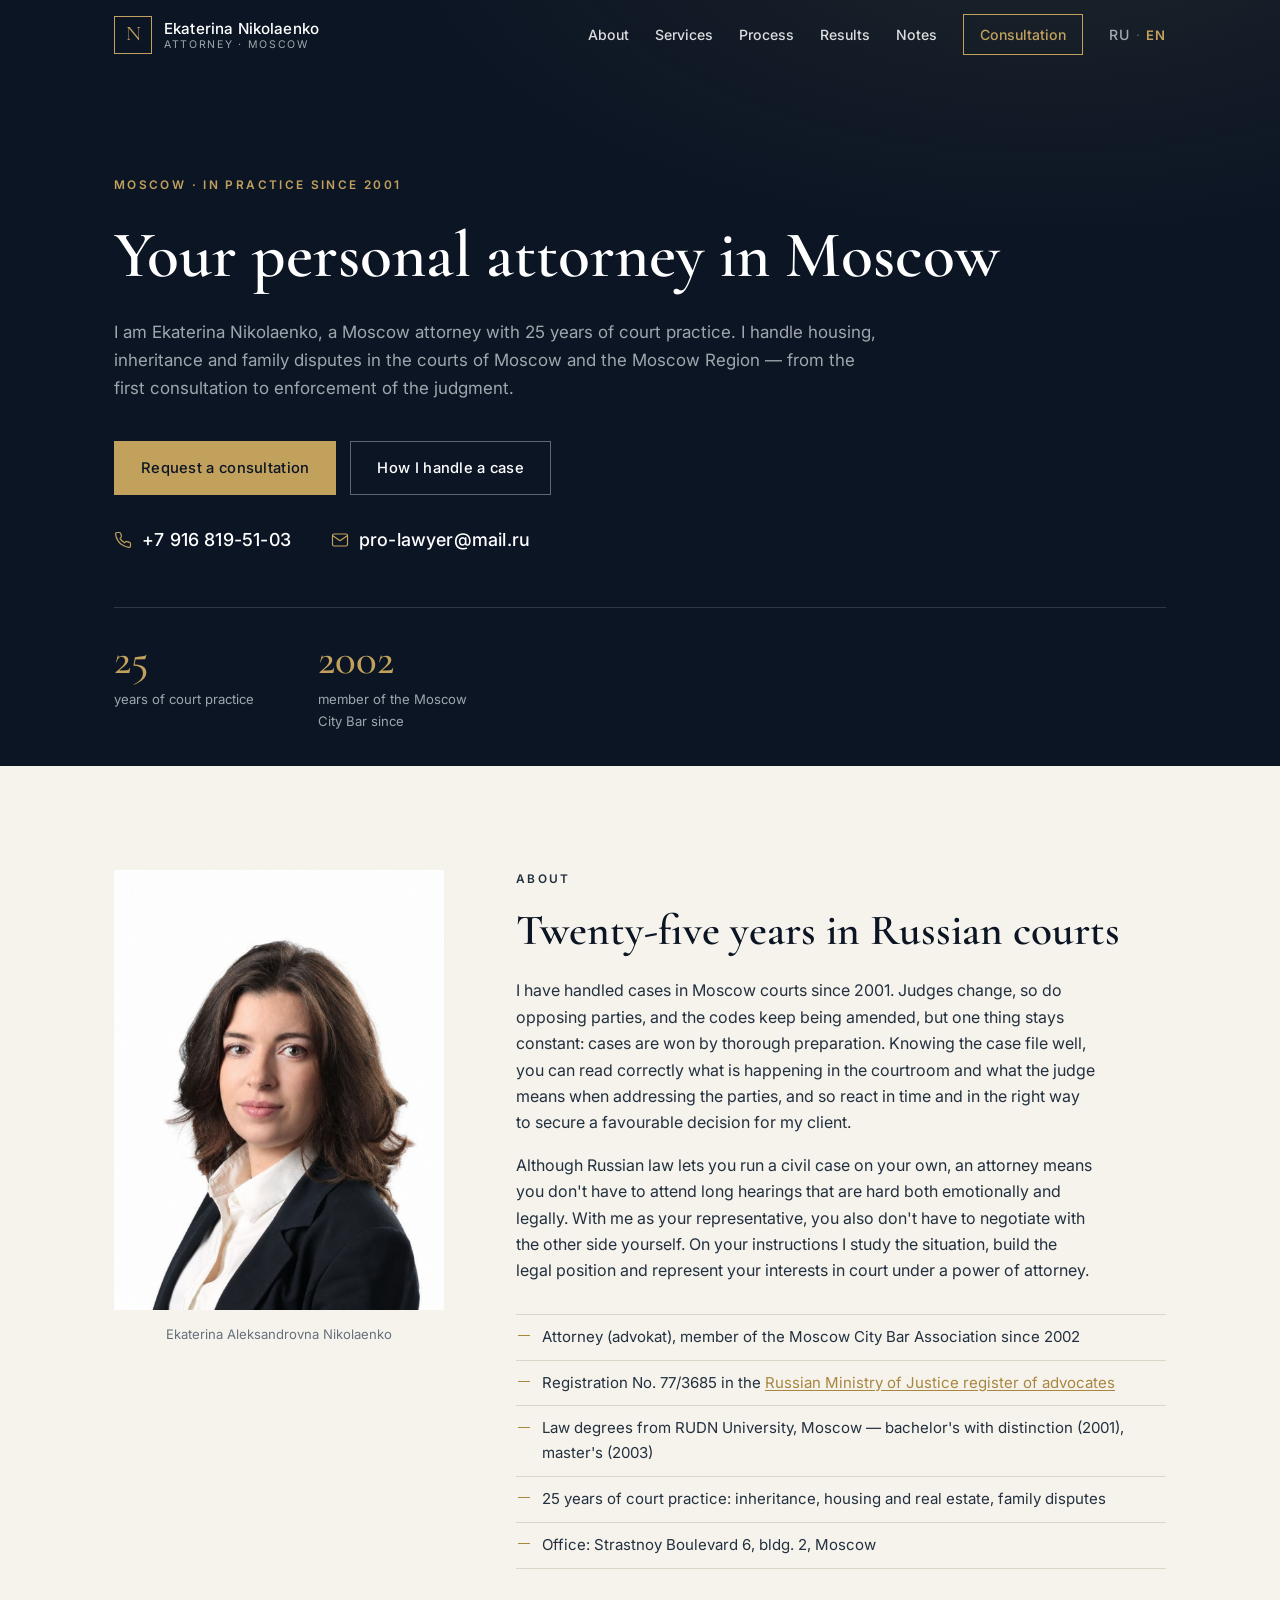
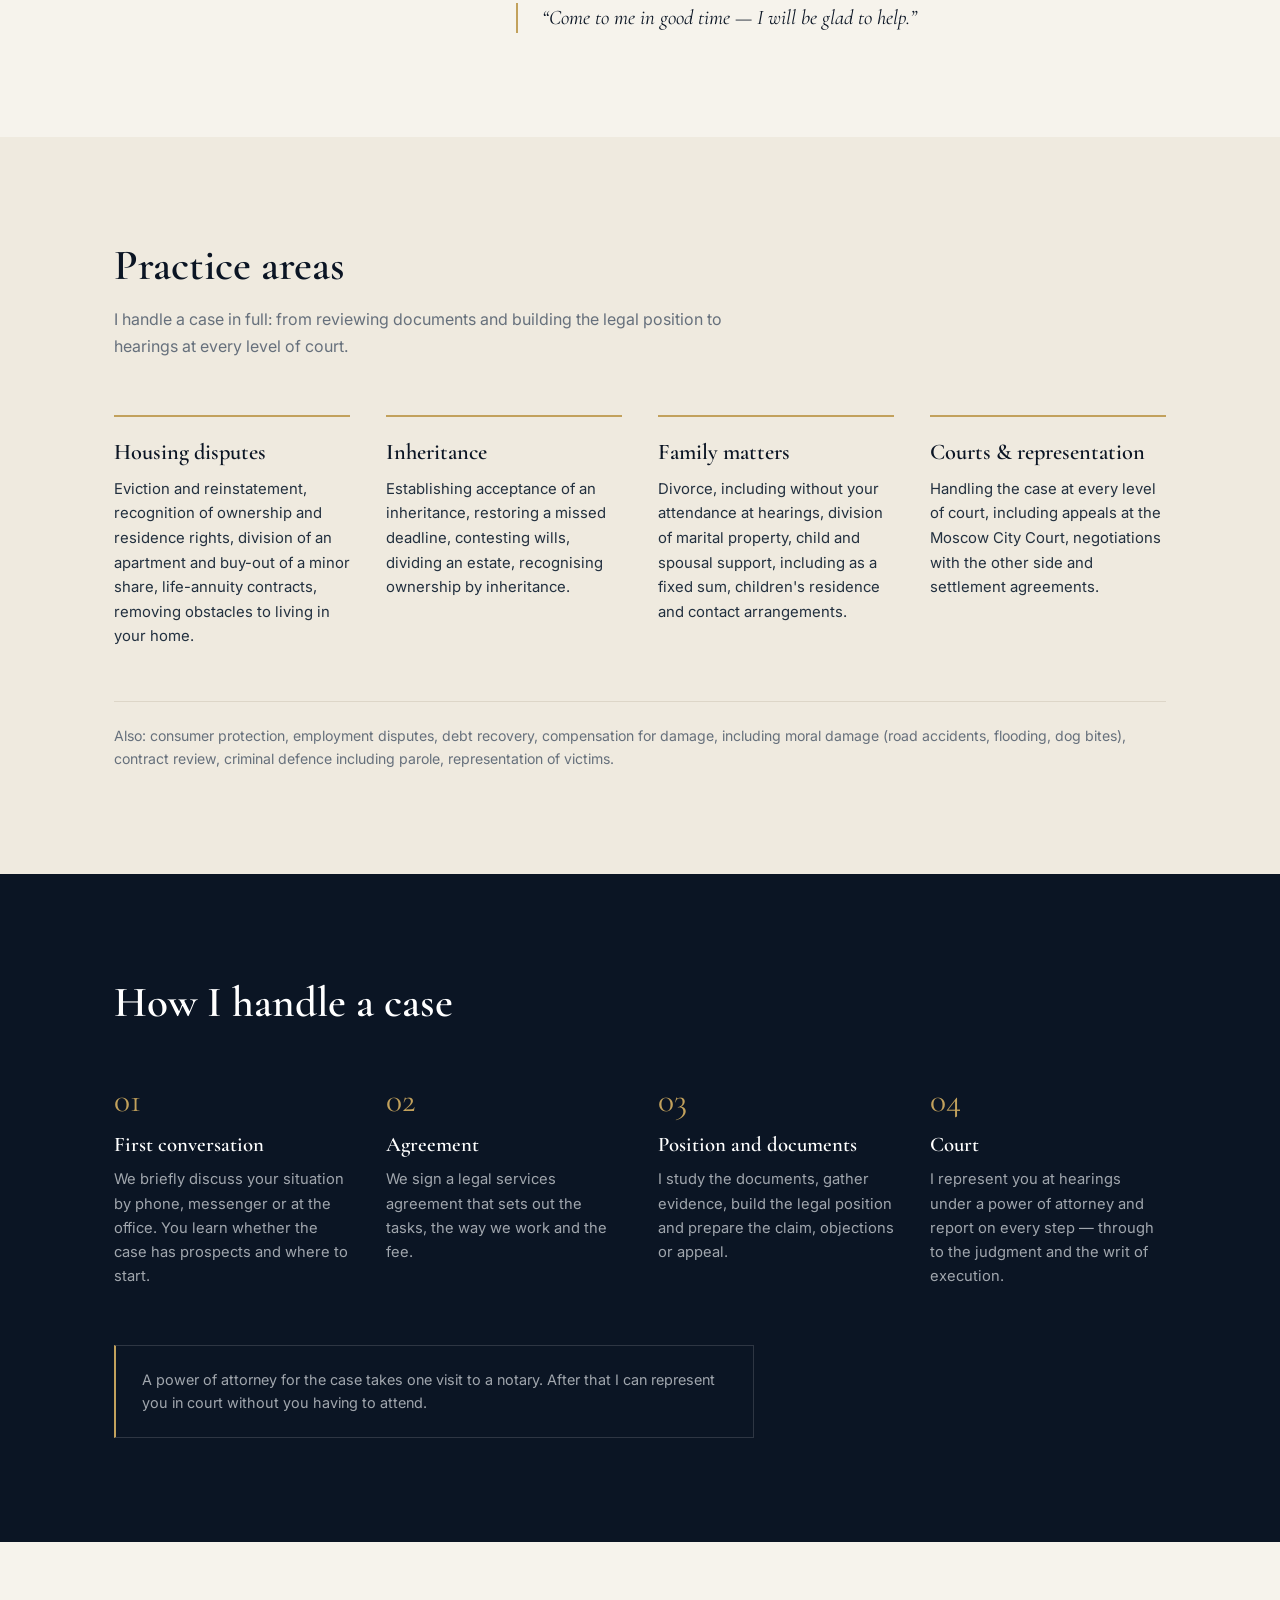
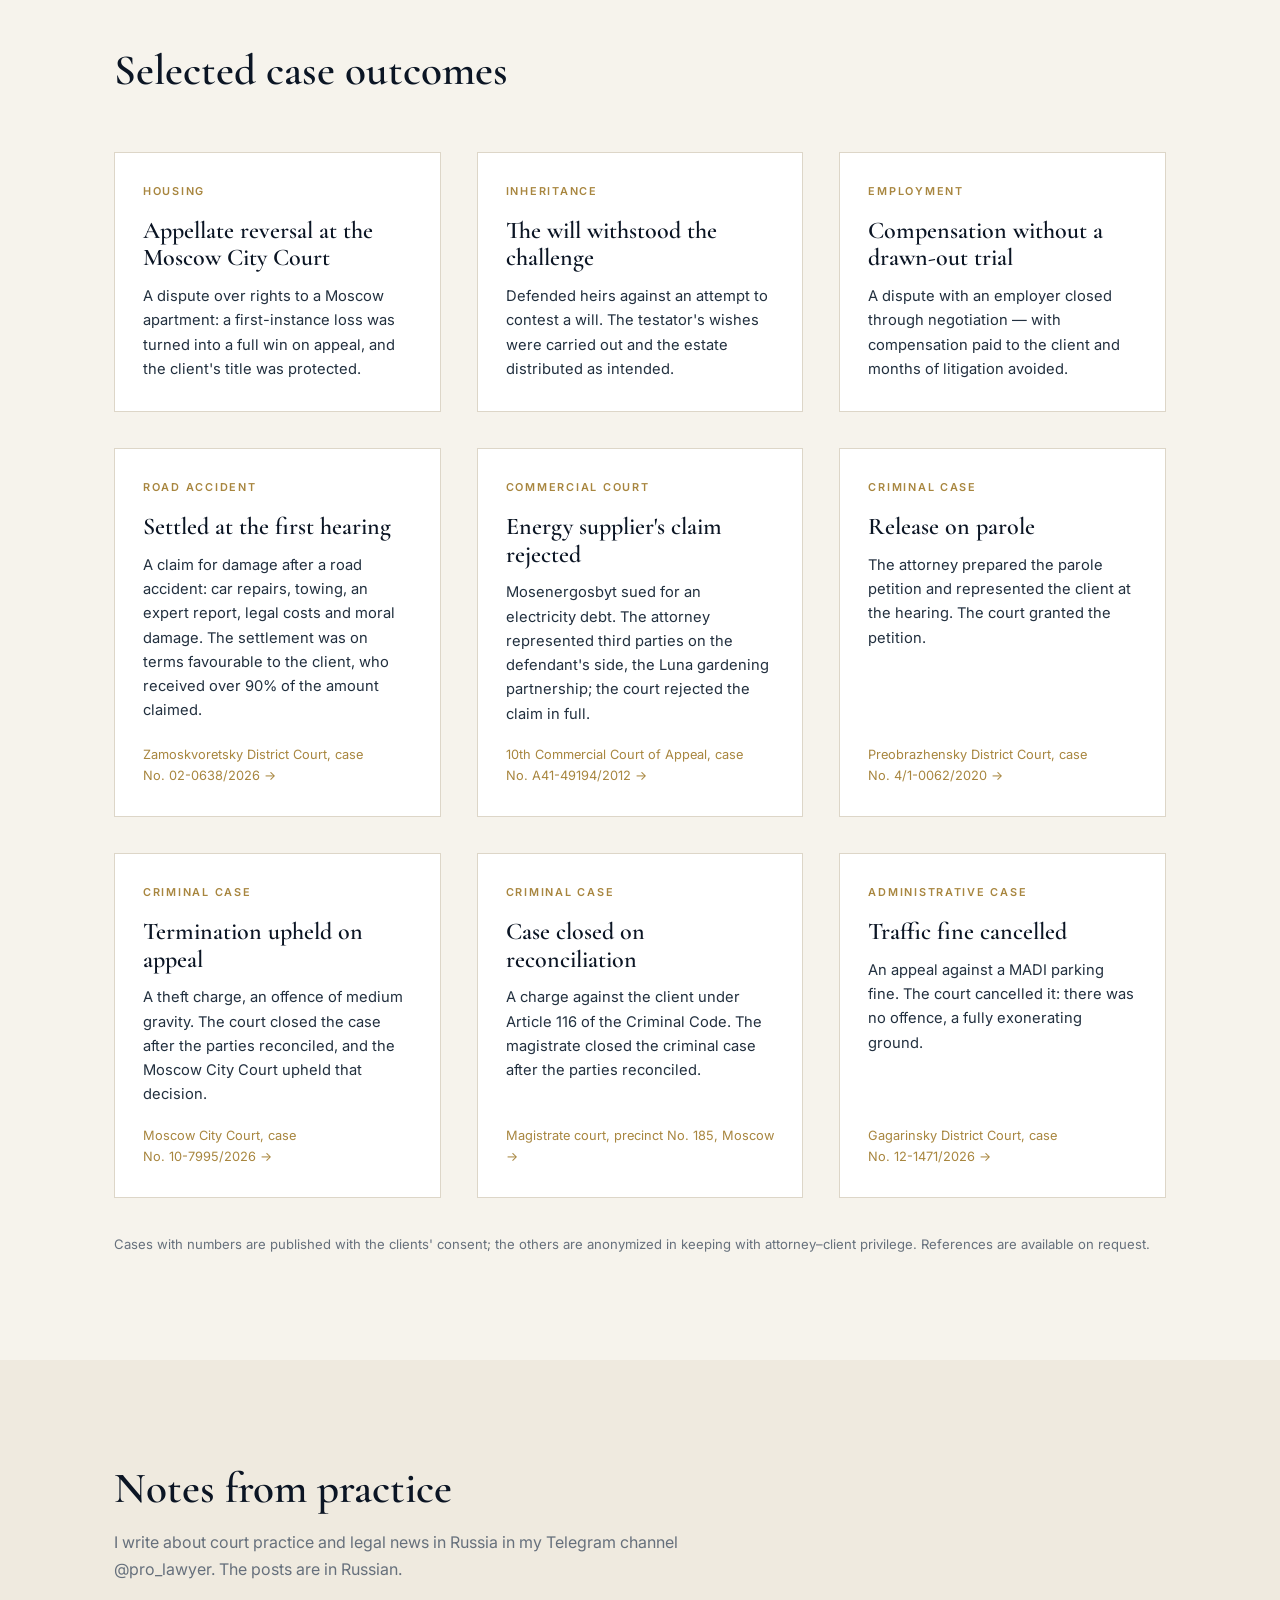
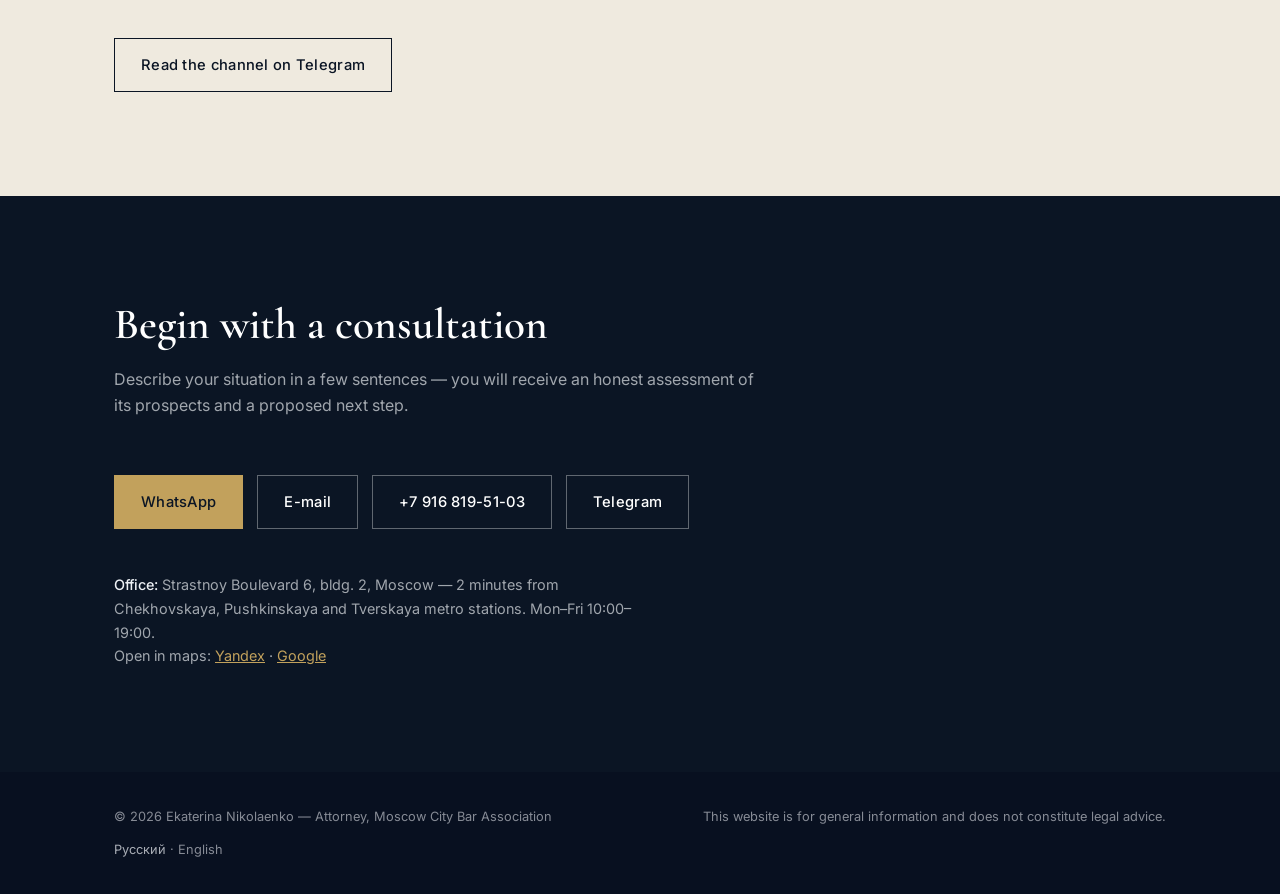
==== commit c3b634b6: "Results: four more cases (3x3 grid), case numbers kept on one line Arbitration A41-49194/2012 (Mosen" ====
--- a/en/index.html
+++ b/en/index.html
@@ -173,13 +173,37 @@
           <span class="result-tag">Road accident</span>
           <h3>Settled at the first hearing</h3>
           <p>A claim for damage after a road accident: car repairs, towing, an expert report, legal costs and moral damage. The settlement was on terms favourable to the client, who received over 90% of the amount claimed.</p>
-          <a class="result-source" href="https://www.mos-gorsud.ru/rs/zamoskvoreckij/services/cases/civil/details/958a5e50-f6a7-11f0-b6d6-a71714b206d9" target="_blank" rel="noopener">Zamoskvoretsky District Court, case No. 02-0638/2026 →</a>
+          <a class="result-source" href="https://www.mos-gorsud.ru/rs/zamoskvoreckij/services/cases/civil/details/958a5e50-f6a7-11f0-b6d6-a71714b206d9" target="_blank" rel="noopener">Zamoskvoretsky District Court, case <span class="nowrap">No. 02-0638/2026</span> →</a>
+        </div>
+        <div class="result reveal">
+          <span class="result-tag">Commercial court</span>
+          <h3>Energy supplier's claim rejected</h3>
+          <p>Mosenergosbyt sued for an electricity debt. The attorney represented third parties on the defendant's side, the Luna gardening partnership; the court rejected the claim in full.</p>
+          <a class="result-source" href="https://kad.arbitr.ru/Document/Pdf/123db63c-c53b-48ce-b683-97114efc54a3/A41-49194-2012_20131212_Postanovlenie%20apelljacionnoj%20instancii.pdf?isAddStamp=True" target="_blank" rel="noopener">10th Commercial Court of Appeal, case <span class="nowrap">No. A41-49194/2012</span> →</a>
         </div>
         <div class="result reveal">
           <span class="result-tag">Criminal case</span>
           <h3>Release on parole</h3>
           <p>The attorney prepared the parole petition and represented the client at the hearing. The court granted the petition.</p>
-          <a class="result-source" href="https://www.mos-gorsud.ru/rs/preobrazhenskij/services/cases/criminal-materials/details/02221f10-f8ae-11ea-af9a-ddbdc0cdaf78" target="_blank" rel="noopener">Preobrazhensky District Court, case No. 4/1-0062/2020 →</a>
+          <a class="result-source" href="https://www.mos-gorsud.ru/rs/preobrazhenskij/services/cases/criminal-materials/details/02221f10-f8ae-11ea-af9a-ddbdc0cdaf78" target="_blank" rel="noopener">Preobrazhensky District Court, case <span class="nowrap">No. 4/1-0062/2020</span> →</a>
+        </div>
+        <div class="result reveal">
+          <span class="result-tag">Criminal case</span>
+          <h3>Termination upheld on appeal</h3>
+          <p>A theft charge, an offence of medium gravity. The court closed the case after the parties reconciled, and the Moscow City Court upheld that decision.</p>
+          <a class="result-source" href="https://mos-gorsud.ru/mgs/services/cases/appeal-criminal/details/84b291e0-324a-11f1-9906-5ff05a142d7d" target="_blank" rel="noopener">Moscow City Court, case <span class="nowrap">No. 10-7995/2026</span> →</a>
+        </div>
+        <div class="result reveal">
+          <span class="result-tag">Criminal case</span>
+          <h3>Case closed on reconciliation</h3>
+          <p>A charge against the client under Article 116 of the Criminal Code. The magistrate closed the criminal case after the parties reconciled.</p>
+          <a class="result-source" href="https://mos-sud.ru/185/cases/criminal/details/59f5f9c2-d348-49fd-a4c9-7a78a7b61935" target="_blank" rel="noopener">Magistrate court, precinct <span class="nowrap">No. 185</span>, Moscow →</a>
+        </div>
+        <div class="result reveal">
+          <span class="result-tag">Administrative case</span>
+          <h3>Traffic fine cancelled</h3>
+          <p>An appeal against a MADI parking fine. The court cancelled it: there was no offence, a fully exonerating ground.</p>
+          <a class="result-source" href="https://mos-gorsud.ru/rs/gagarinskij/services/cases/appeal-admin/details/f43f2e80-3a1d-11f1-b7b3-a7fec740e18f" target="_blank" rel="noopener">Gagarinsky District Court, case <span class="nowrap">No. 12-1471/2026</span> →</a>
         </div>
       </div>
       <p class="results-note reveal">Cases with numbers are published with the clients' consent; the others are anonymized in keeping with attorney–client privilege. References are available on request.</p>
--- a/assets/css/style.css
+++ b/assets/css/style.css
@@ -461,6 +461,7 @@
   text-decoration: none;
 }
 .result-source:hover { text-decoration: underline; }
+.nowrap { white-space: nowrap; }
 .map-link { color: var(--gold); }
 .map-link:hover { color: #fff; }
 
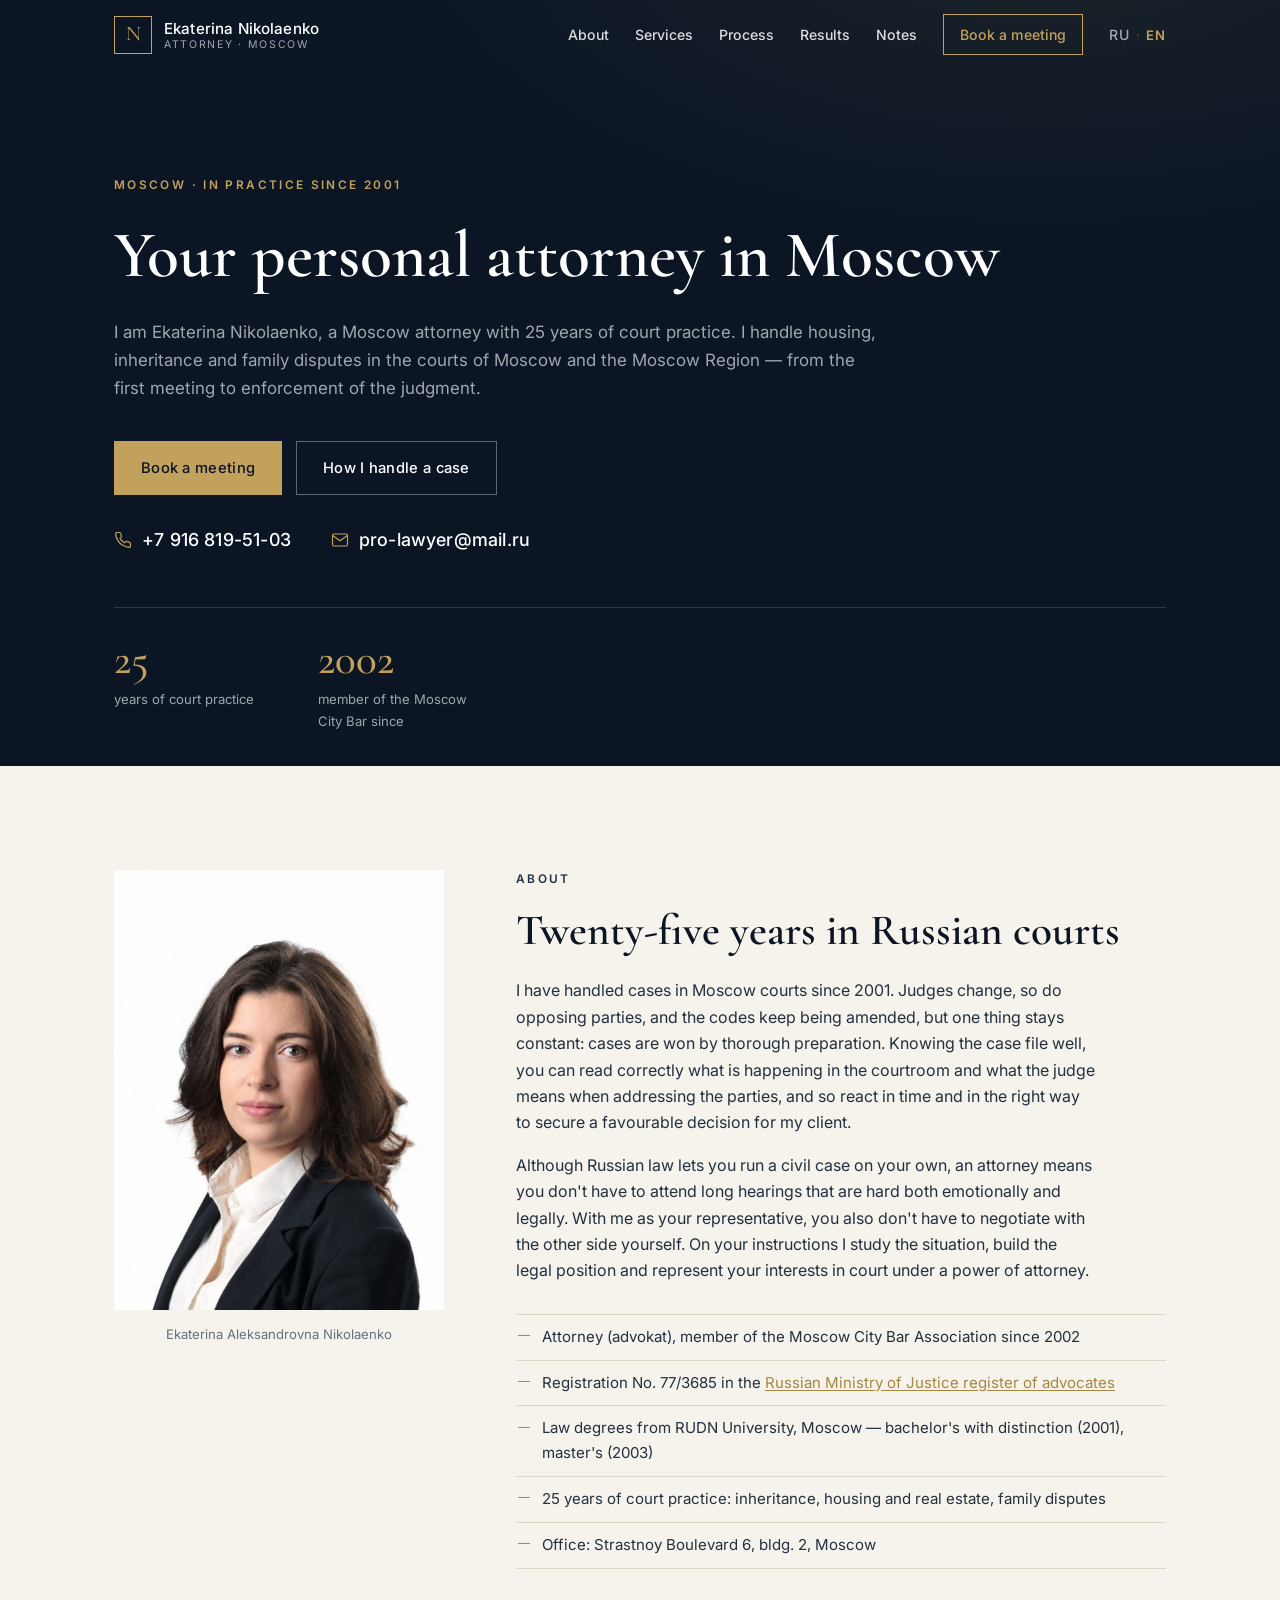
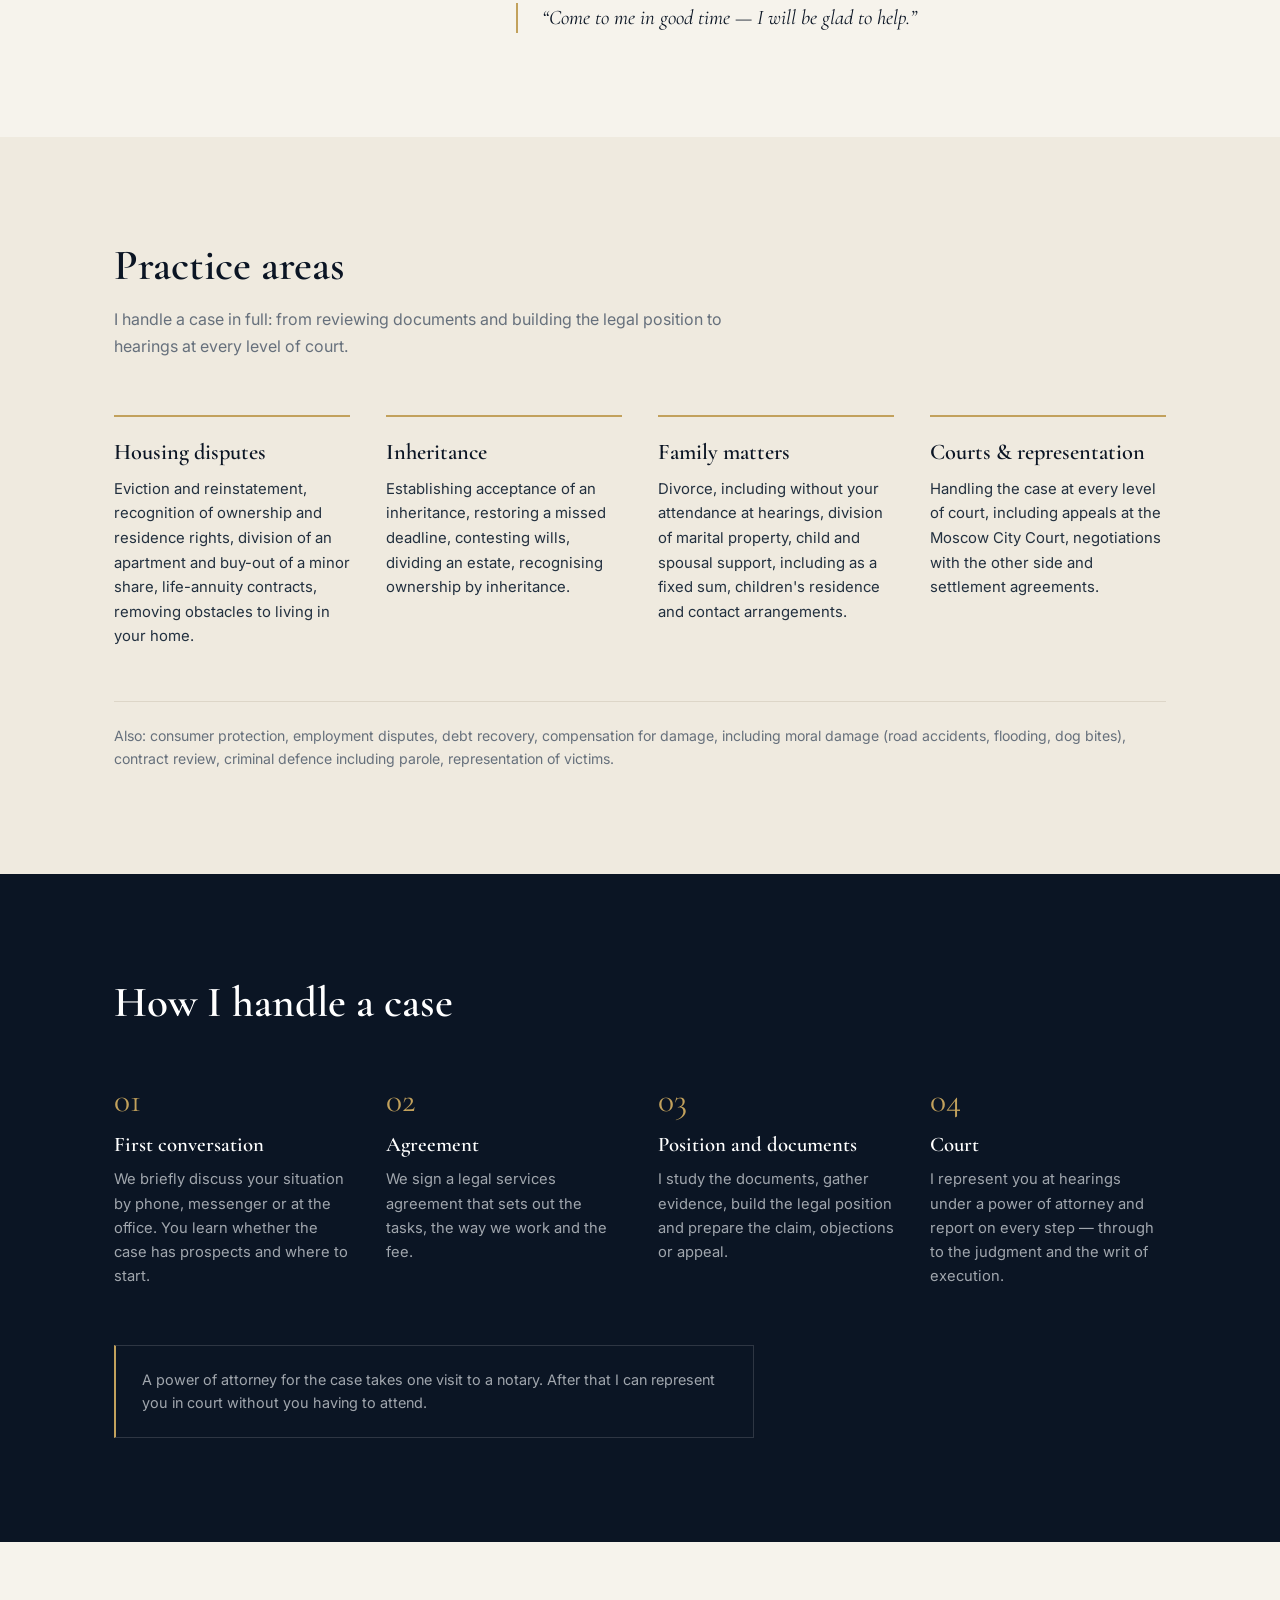
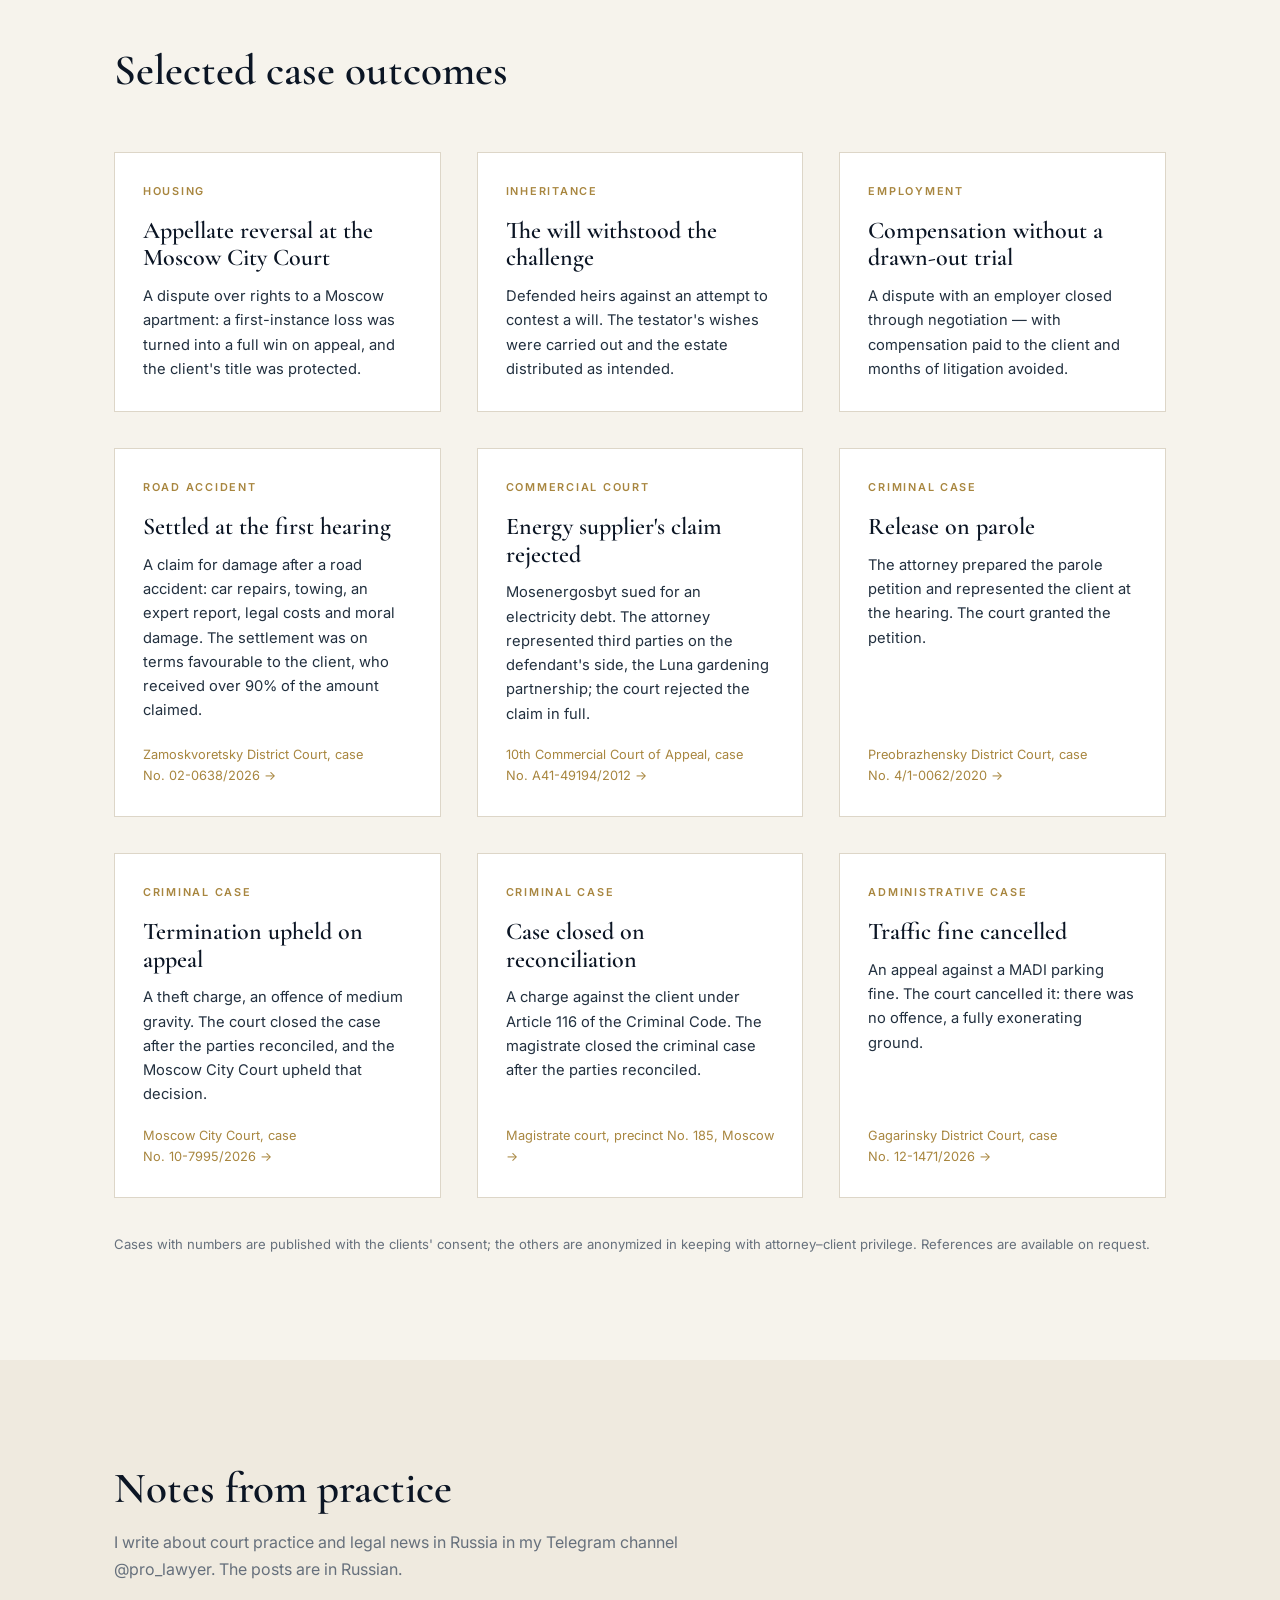
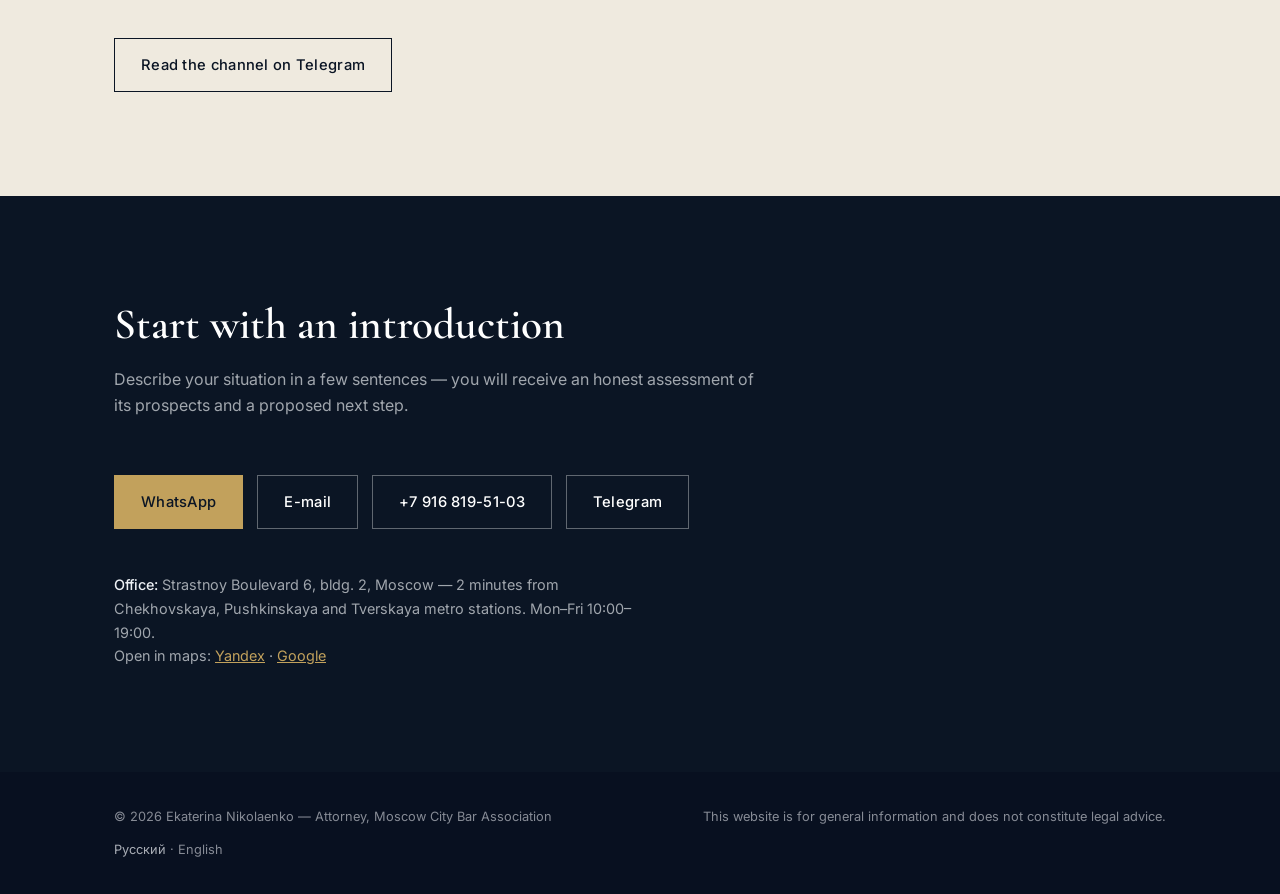
==== commit 9034cdee: "First-contact wording: 'Записаться', 'встреча', 'Начните со знакомства' Menu, hero button (and posts" ====
--- a/en/index.html
+++ b/en/index.html
@@ -37,7 +37,7 @@
       <a href="#process">Process</a>
       <a href="#results">Results</a>
       <a href="#channel">Notes</a>
-      <a class="nav-cta" href="#contact">Consultation</a>
+      <a class="nav-cta" href="#contact">Book a meeting</a>
       <div class="lang"><a href="../ru/" lang="ru">RU</a><span class="lang-sep">·</span><strong>EN</strong></div>
     </nav>
     <button class="burger" aria-label="Menu" aria-expanded="false" aria-controls="nav"><span></span><span></span></button>
@@ -50,9 +50,9 @@
     <div class="container">
       <p class="kicker reveal">Moscow · In practice since 2001</p>
       <h1 class="reveal">Your personal attorney in Moscow</h1>
-      <p class="lead reveal">I am Ekaterina Nikolaenko, a Moscow attorney with 25 years of court practice. I handle housing, inheritance and family disputes in the courts of Moscow and the Moscow Region — from the first consultation to enforcement of the judgment.</p>
+      <p class="lead reveal">I am Ekaterina Nikolaenko, a Moscow attorney with 25 years of court practice. I handle housing, inheritance and family disputes in the courts of Moscow and the Moscow Region — from the first meeting to enforcement of the judgment.</p>
       <div class="hero-actions reveal">
-        <a class="btn btn-solid" href="#contact">Request a consultation</a>
+        <a class="btn btn-solid" href="#contact">Book a meeting</a>
         <a class="btn btn-ghost" href="#process">How I handle a case</a>
       </div>
       <div class="hero-contacts reveal">
@@ -227,7 +227,7 @@
   <section class="section section-dark" id="contact">
     <div class="container">
       <div class="section-head">
-        <h2 class="reveal">Begin with a consultation</h2>
+        <h2 class="reveal">Start with an introduction</h2>
         <p class="reveal">Describe your situation in a few sentences — you will receive an honest assessment of its prospects and a proposed next step.</p>
       </div>
       <div class="contact-actions reveal">
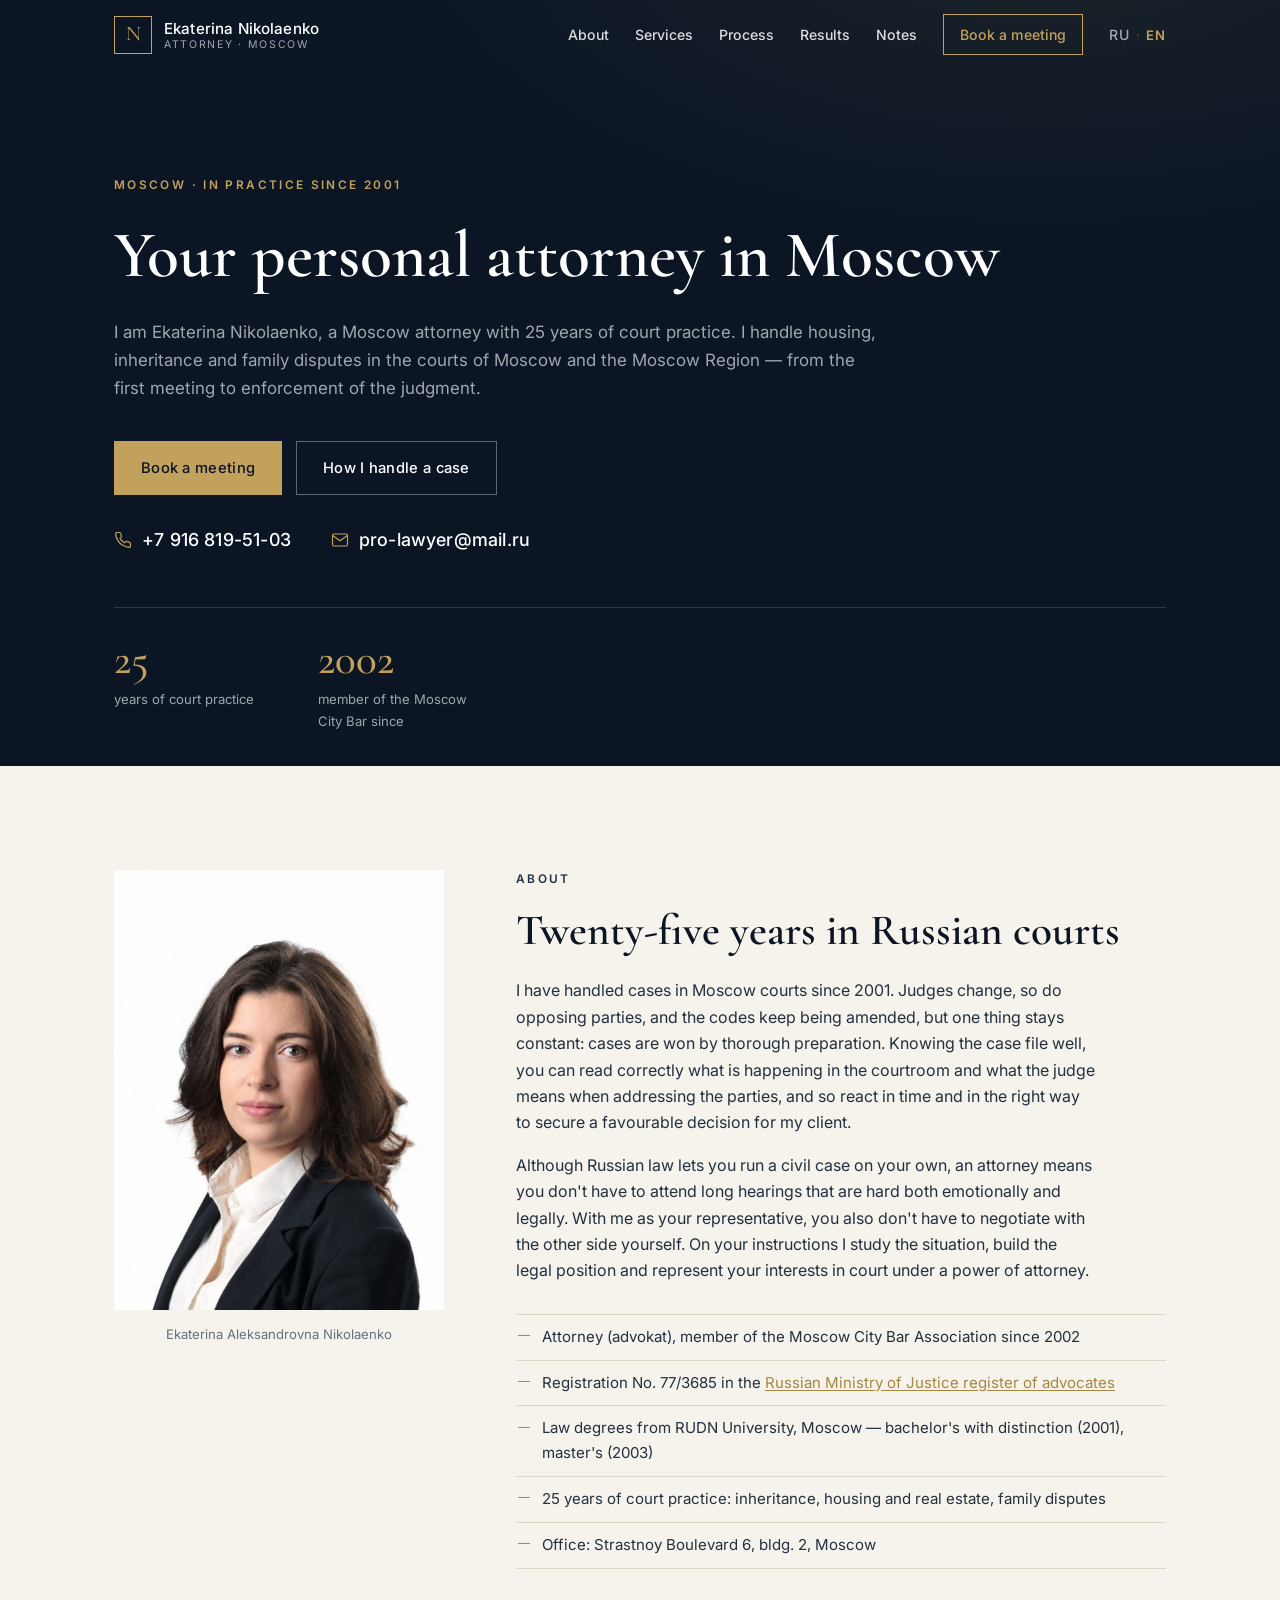
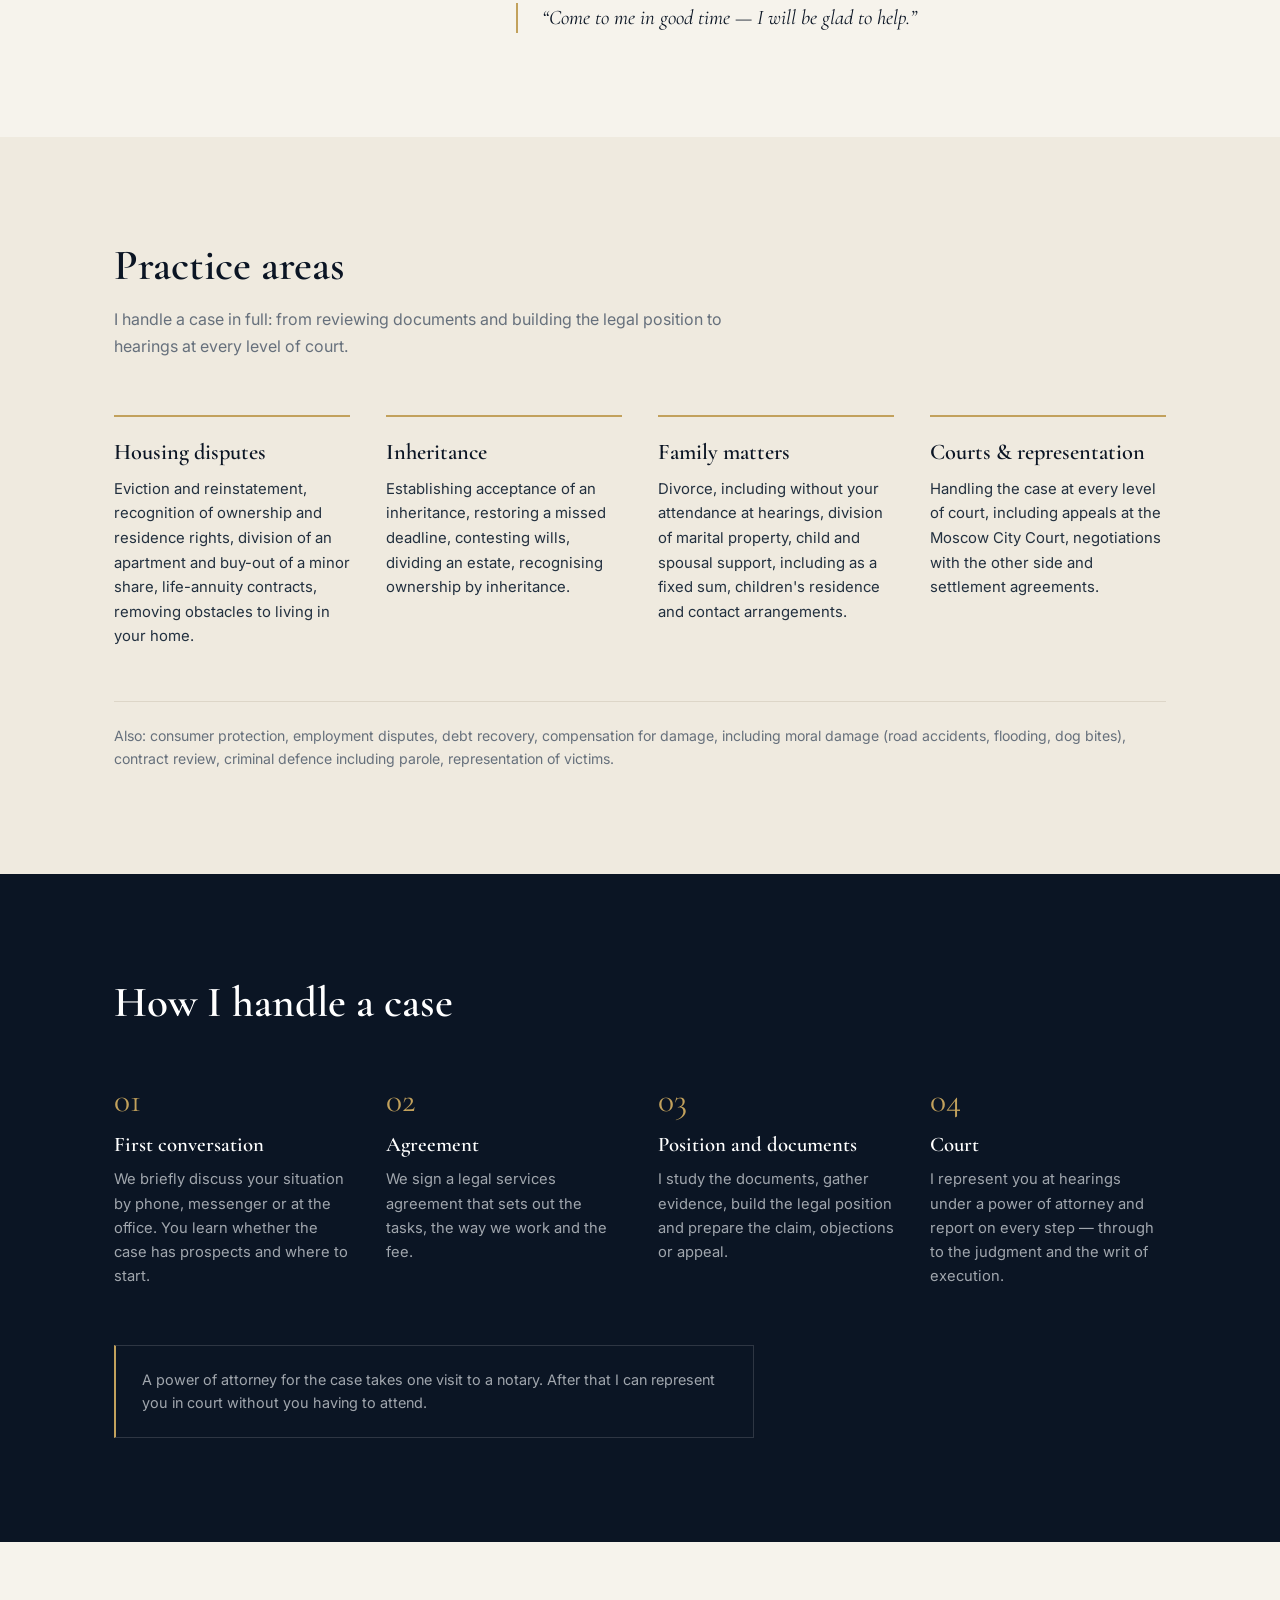
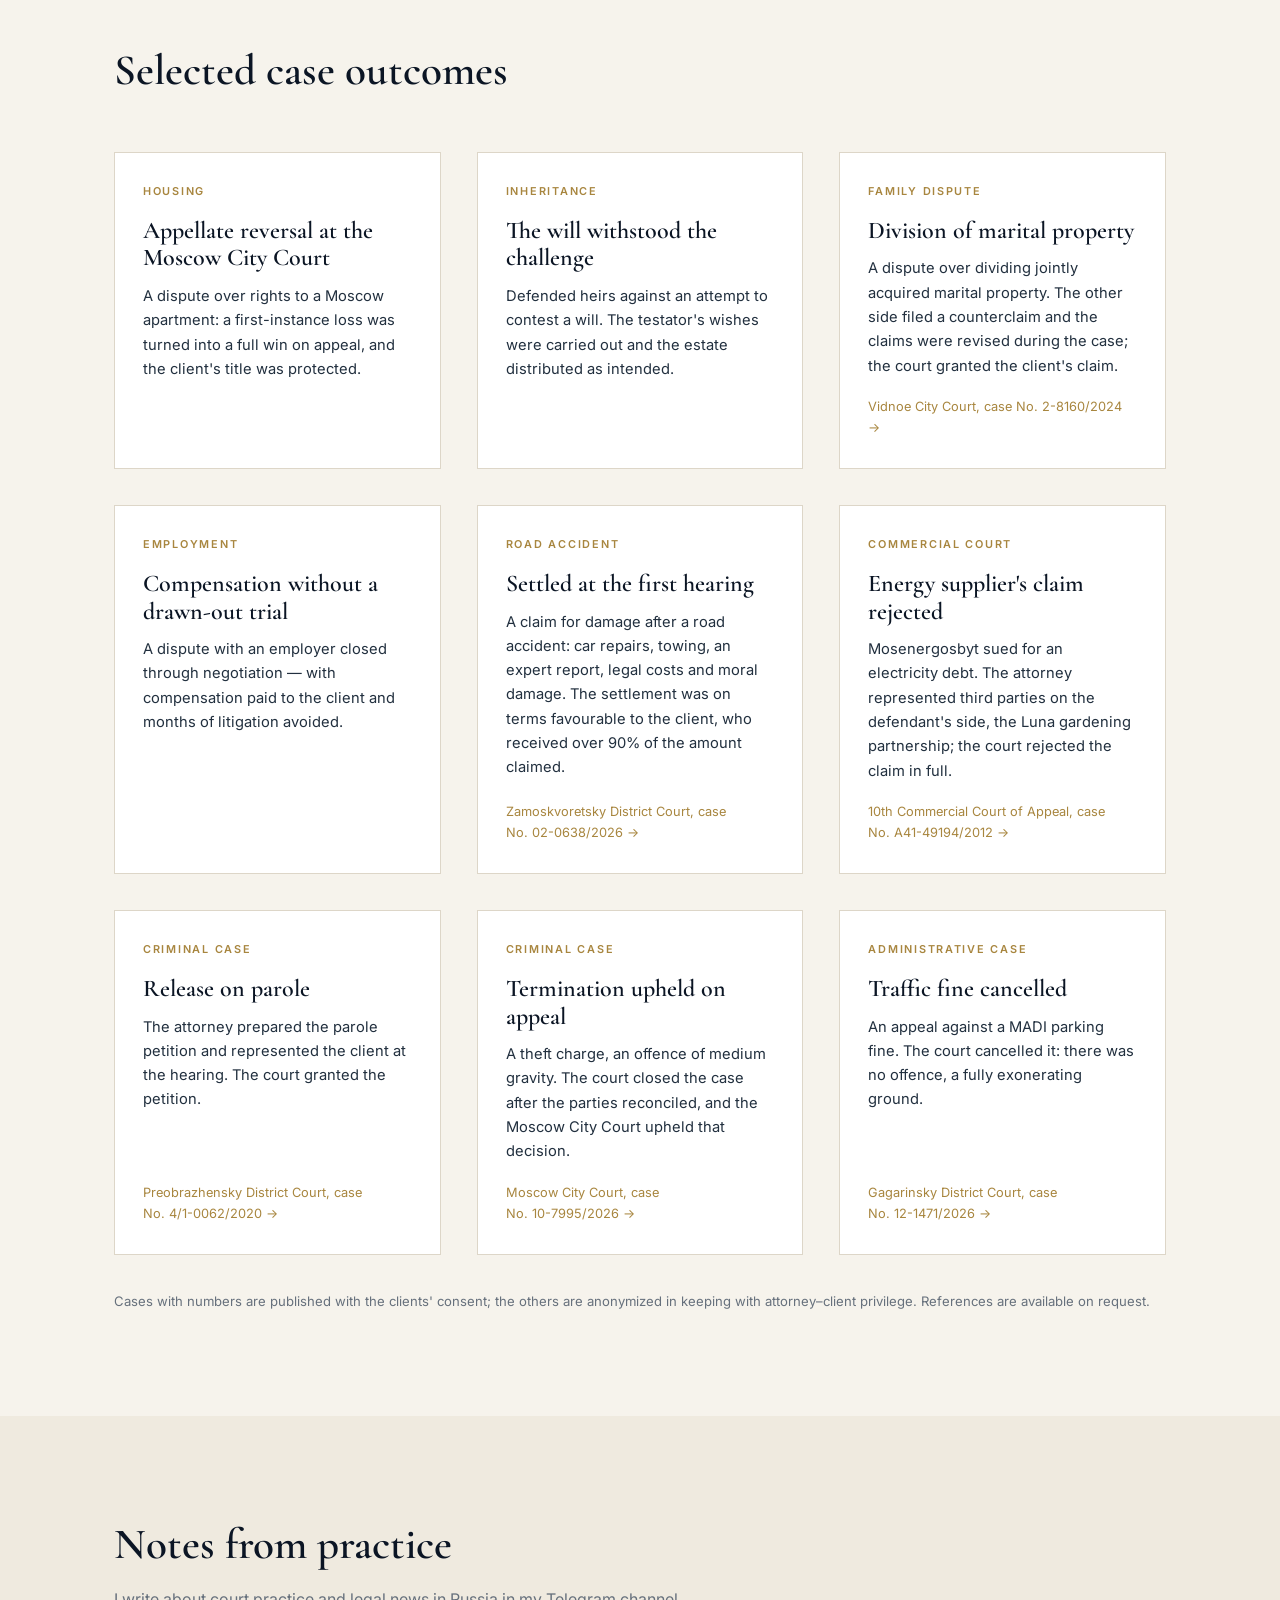
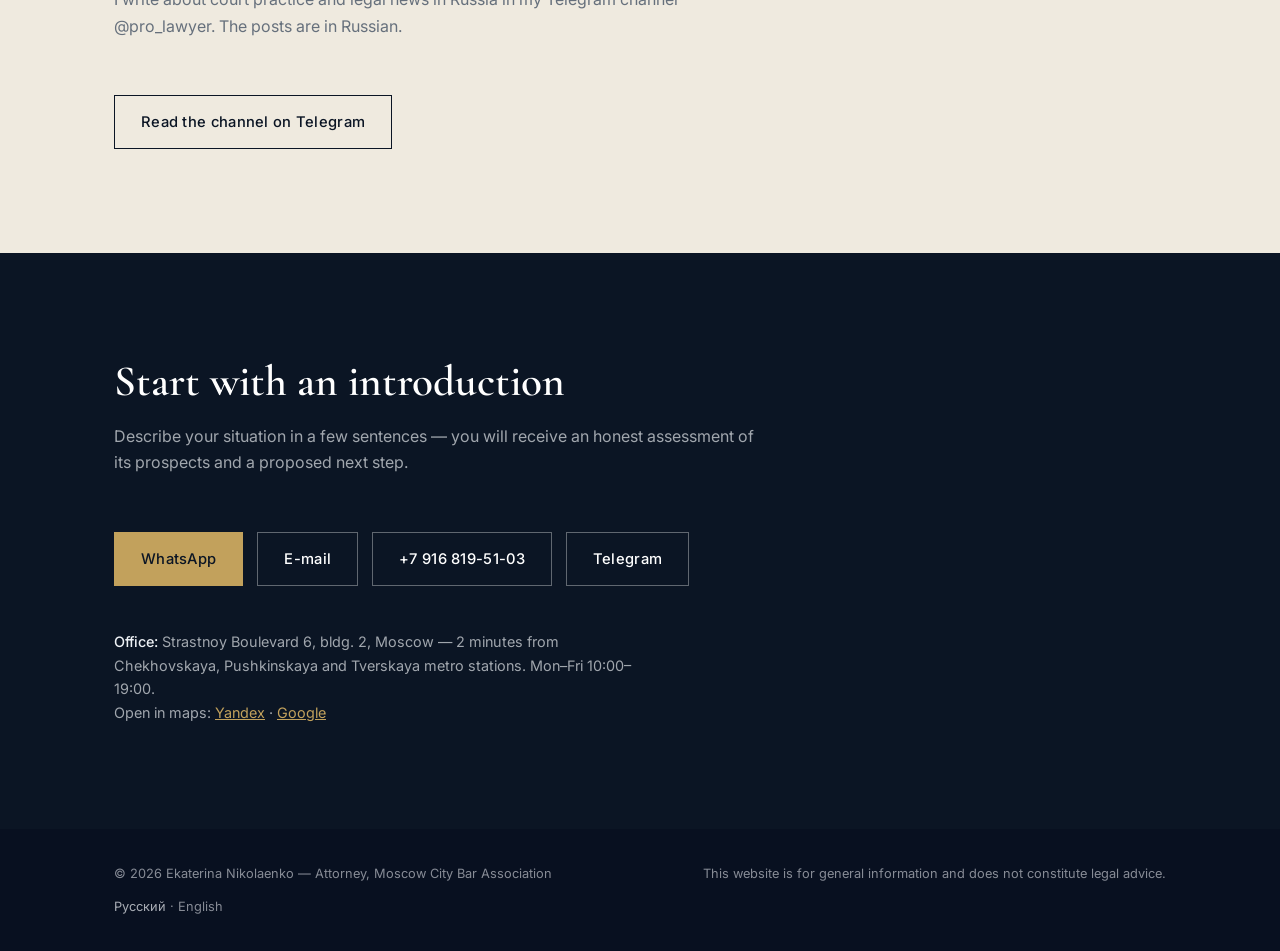
==== commit eac3cd59: "Results: swap the art. 116 card for a family case (Vidnoe 2-8160/2024) Division of marital property," ====
--- a/en/index.html
+++ b/en/index.html
@@ -165,6 +165,12 @@
           <p>Defended heirs against an attempt to contest a will. The testator's wishes were carried out and the estate distributed as intended.</p>
         </div>
         <div class="result reveal">
+          <span class="result-tag">Family dispute</span>
+          <h3>Division of marital property</h3>
+          <p>A dispute over dividing jointly acquired marital property. The other side filed a counterclaim and the claims were revised during the case; the court granted the client's claim.</p>
+          <a class="result-source" href="https://vidnoe.mo.sudrf.ru/modules.php?name=sud_delo&amp;srv_num=1&amp;name_op=case&amp;case_id=1207608353&amp;case_uid=4e714356-3bc7-49de-9b0a-1051a1ca8c5b&amp;delo_id=1540005" target="_blank" rel="noopener">Vidnoe City Court, case <span class="nowrap">No. 2-8160/2024</span> →</a>
+        </div>
+        <div class="result reveal">
           <span class="result-tag">Employment</span>
           <h3>Compensation without a drawn-out trial</h3>
           <p>A dispute with an employer closed through negotiation — with compensation paid to the client and months of litigation avoided.</p>
@@ -192,12 +198,6 @@
           <h3>Termination upheld on appeal</h3>
           <p>A theft charge, an offence of medium gravity. The court closed the case after the parties reconciled, and the Moscow City Court upheld that decision.</p>
           <a class="result-source" href="https://mos-gorsud.ru/mgs/services/cases/appeal-criminal/details/84b291e0-324a-11f1-9906-5ff05a142d7d" target="_blank" rel="noopener">Moscow City Court, case <span class="nowrap">No. 10-7995/2026</span> →</a>
-        </div>
-        <div class="result reveal">
-          <span class="result-tag">Criminal case</span>
-          <h3>Case closed on reconciliation</h3>
-          <p>A charge against the client under Article 116 of the Criminal Code. The magistrate closed the criminal case after the parties reconciled.</p>
-          <a class="result-source" href="https://mos-sud.ru/185/cases/criminal/details/59f5f9c2-d348-49fd-a4c9-7a78a7b61935" target="_blank" rel="noopener">Magistrate court, precinct <span class="nowrap">No. 185</span>, Moscow →</a>
         </div>
         <div class="result reveal">
           <span class="result-tag">Administrative case</span>
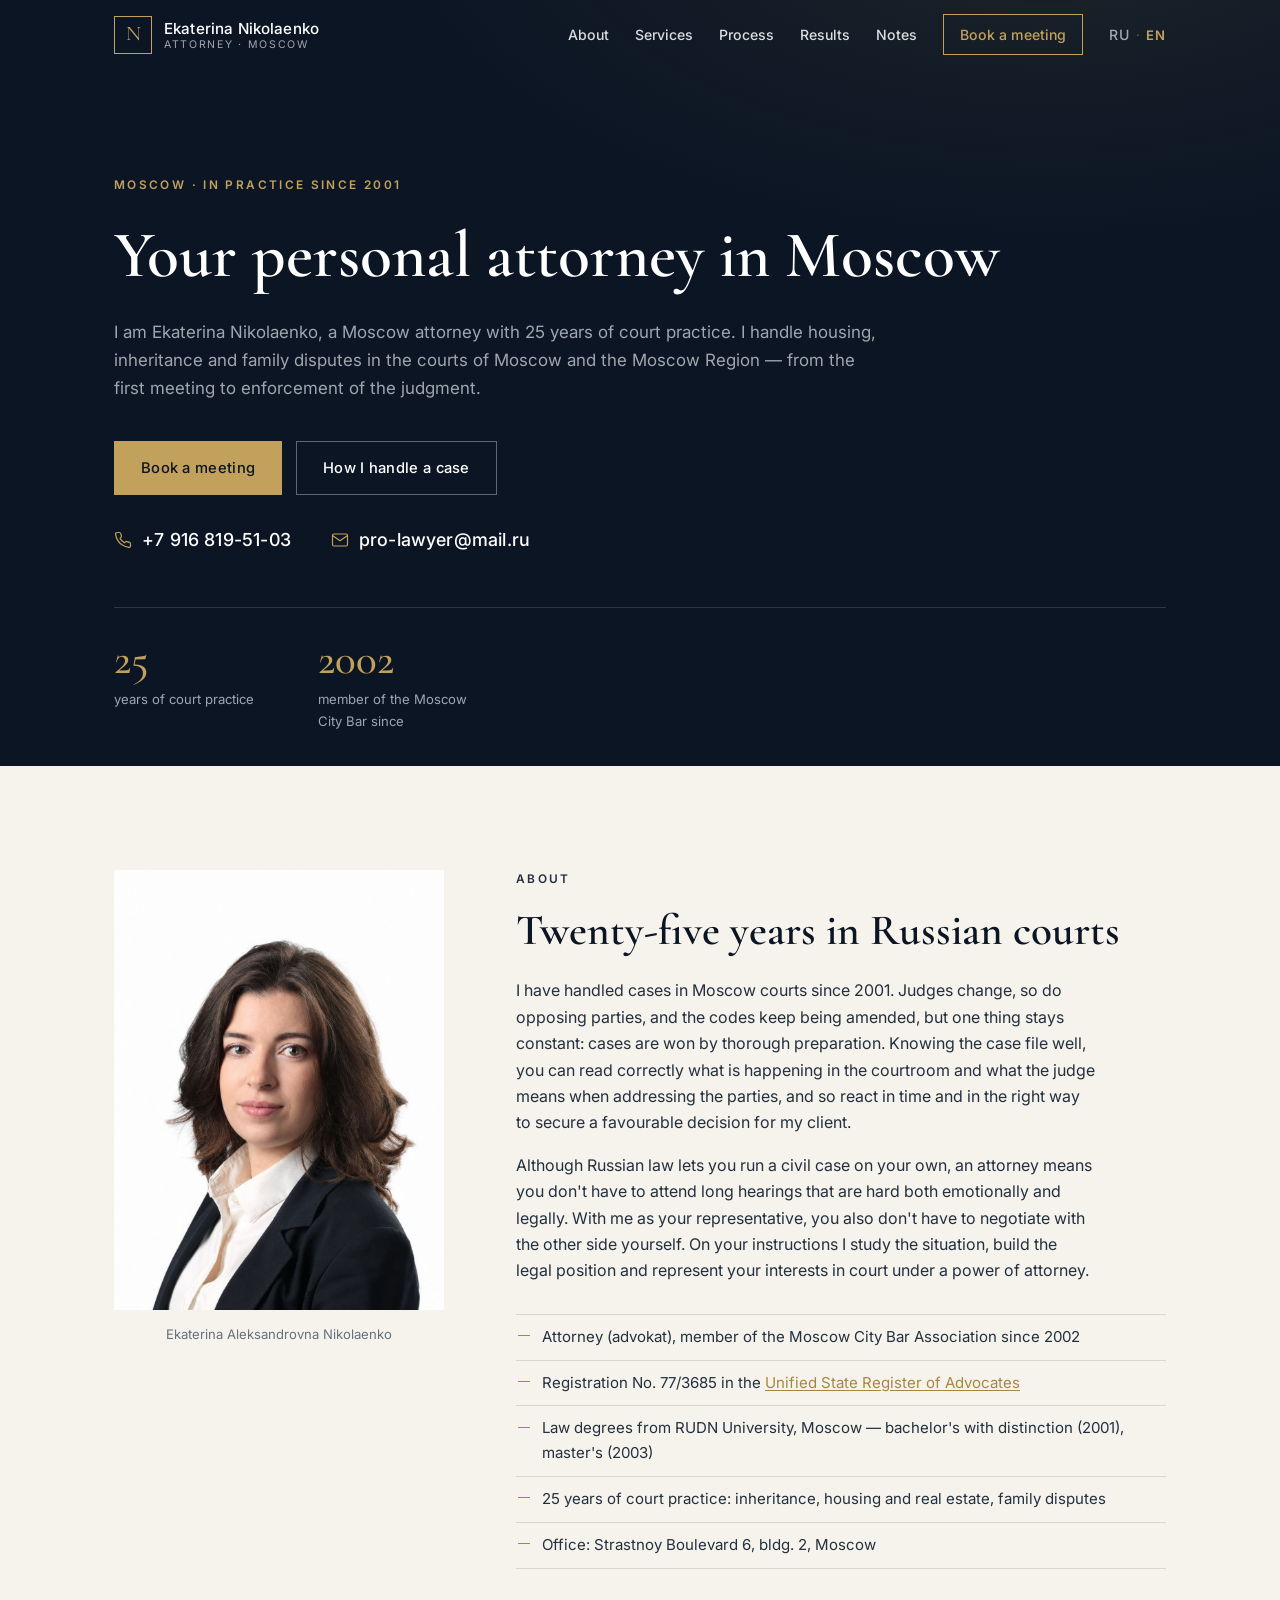
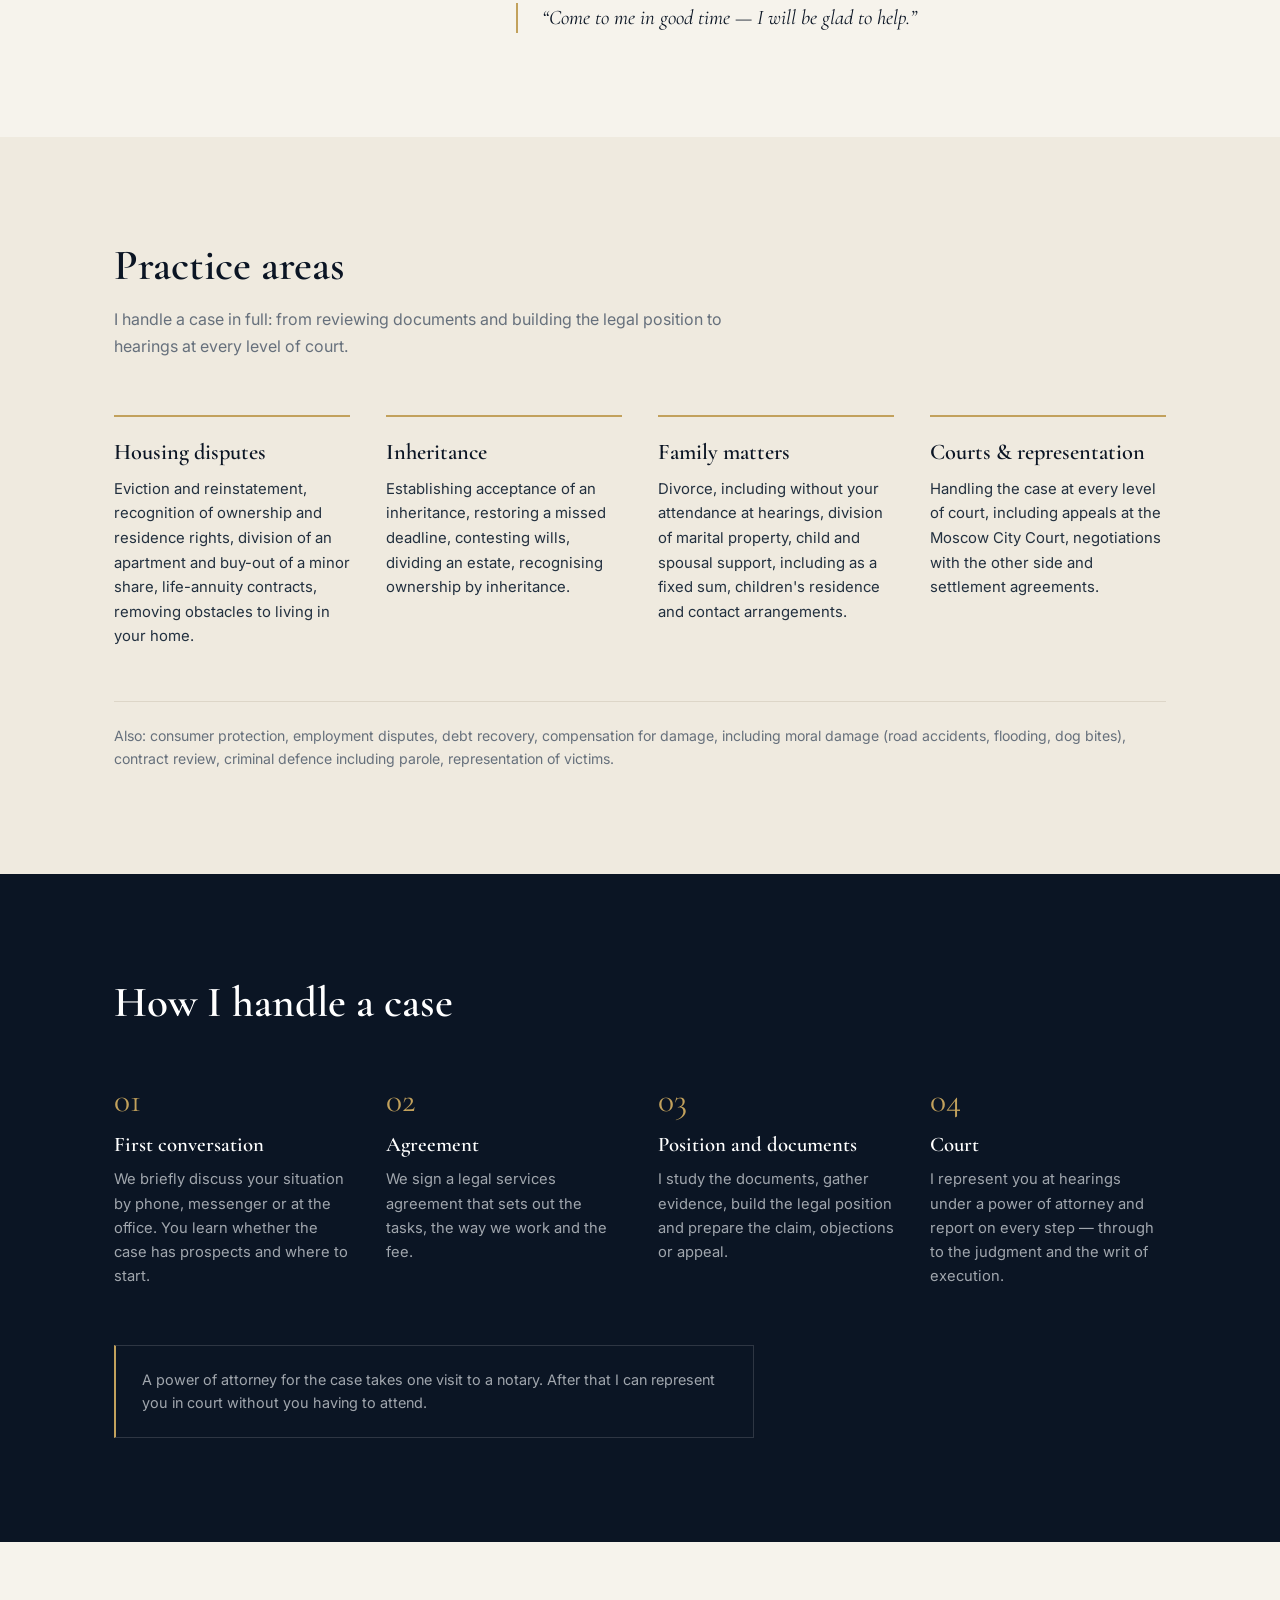
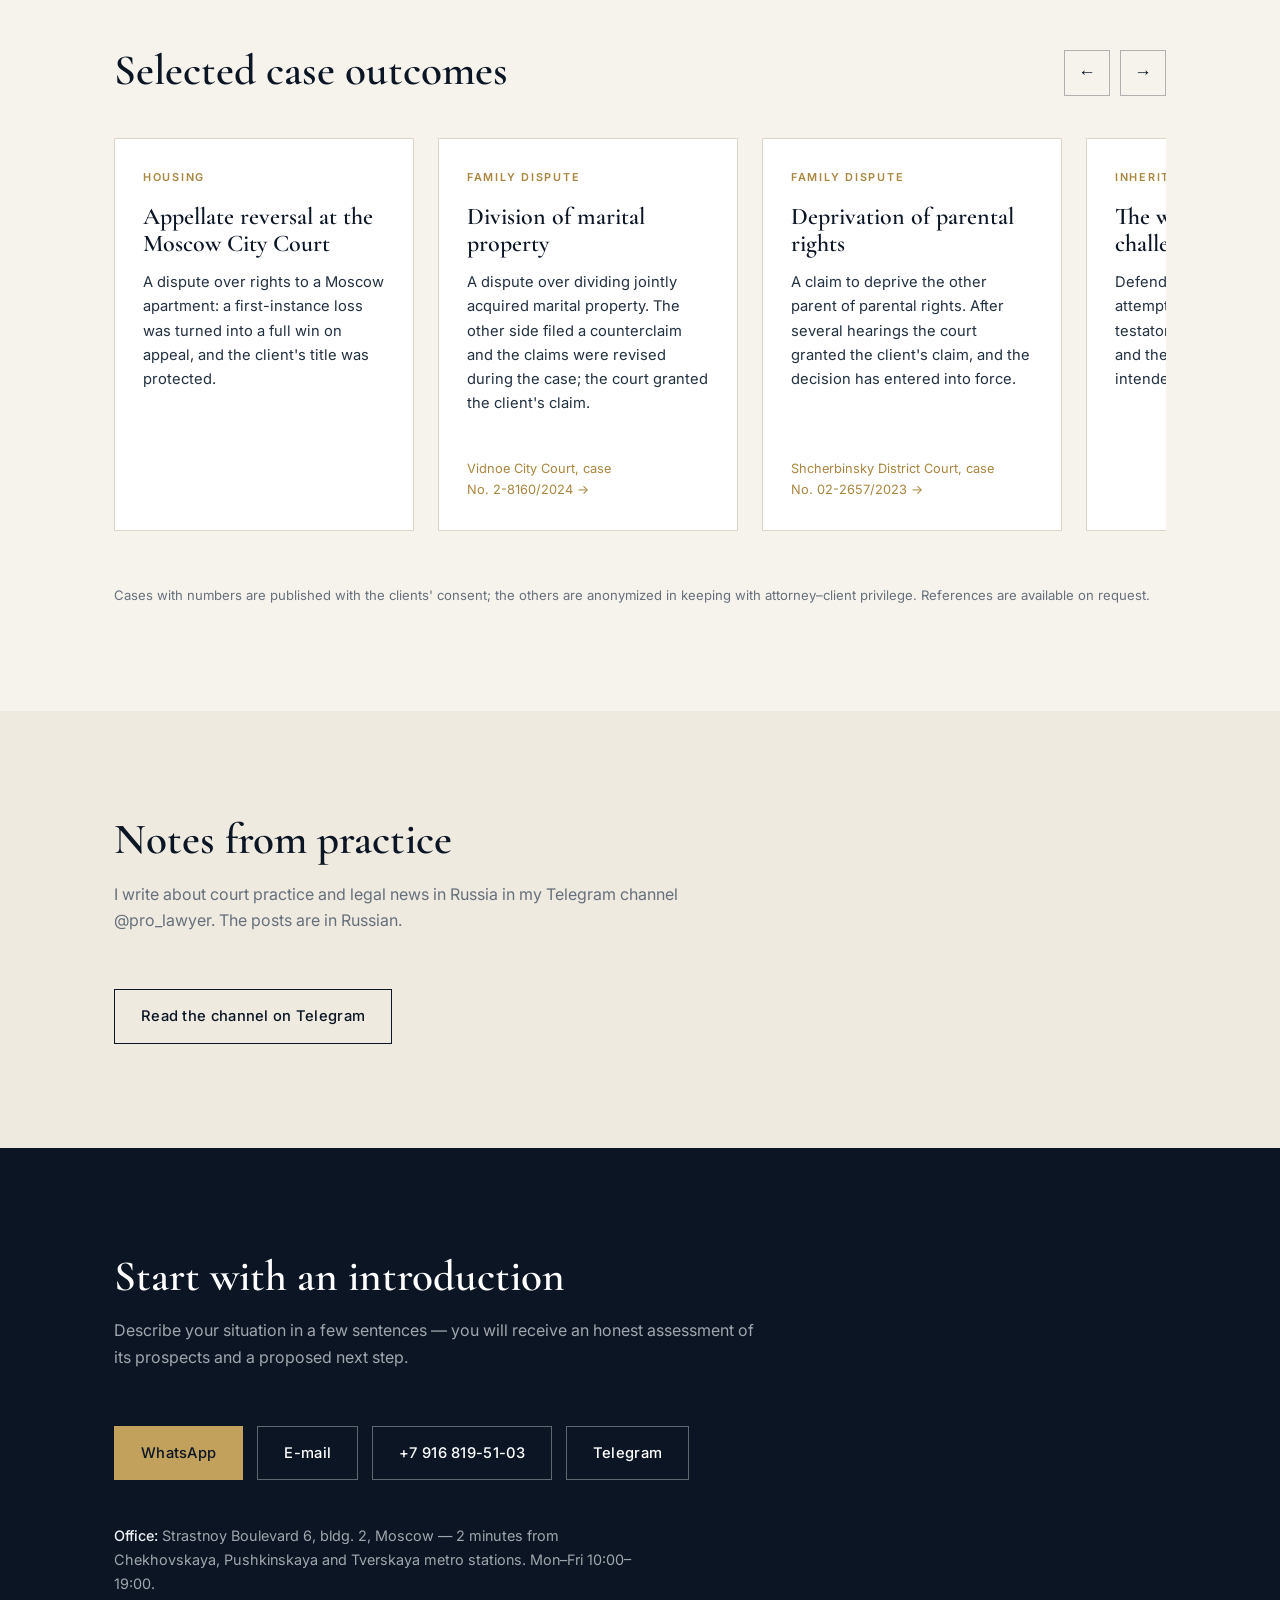
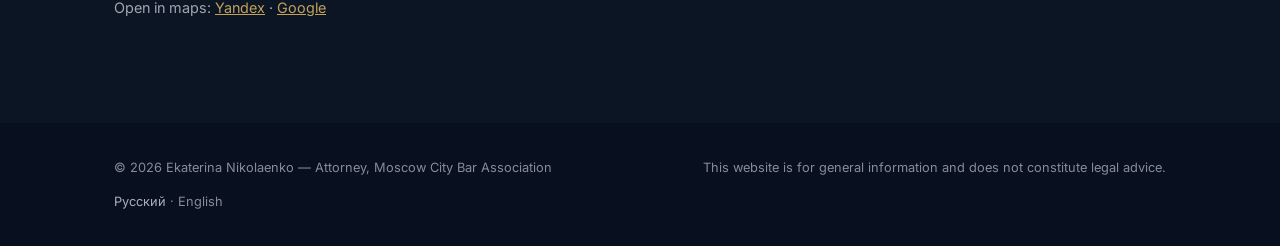
==== commit a35a77cb: "Results as a horizontal strip with arrows; two more cases; registry name - 11 cards in one sideways-" ====
--- a/en/index.html
+++ b/en/index.html
@@ -9,11 +9,12 @@
   <meta property="og:description" content="Personal attorney and court representative. 25 years of court practice in Moscow.">
   <meta property="og:type" content="website">
   <meta property="og:locale" content="en_US">
-  <!-- TODO after domain purchase: absolute hreflang alternates
-  <link rel="alternate" hreflang="en" href="https://DOMAIN/en/">
-  <link rel="alternate" hreflang="ru" href="https://DOMAIN/ru/">
-  <link rel="alternate" hreflang="x-default" href="https://DOMAIN/">
-  -->
+  <link rel="canonical" href="https://advokat-nikolaenko.ru/en/">
+  <meta property="og:url" content="https://advokat-nikolaenko.ru/en/">
+  <meta property="og:image" content="https://advokat-nikolaenko.ru/assets/img/portrait.jpg">
+  <link rel="alternate" hreflang="ru" href="https://advokat-nikolaenko.ru/ru/">
+  <link rel="alternate" hreflang="en" href="https://advokat-nikolaenko.ru/en/">
+  <link rel="alternate" hreflang="x-default" href="https://advokat-nikolaenko.ru/ru/">
   <link rel="icon" type="image/svg+xml" href="../assets/img/favicon.svg">
   <link rel="preconnect" href="https://fonts.googleapis.com">
   <link rel="preconnect" href="https://fonts.gstatic.com" crossorigin>
@@ -79,7 +80,7 @@
         <p class="reveal">Although Russian law lets you run a civil case on your own, an attorney means you don't have to attend long hearings that are hard both emotionally and legally. With me as your representative, you also don't have to negotiate with the other side yourself. On your instructions I study the situation, build the legal position and represent your interests in court under a power of attorney.</p>
         <ul class="creds reveal">
           <li>Attorney (advokat), member of the Moscow City Bar Association since 2002</li>
-          <li>Registration No. 77/3685 in the <a href="https://minjust.gov.ru/ru/pages/advokaty-rossijskoj-federacii/" target="_blank" rel="noopener">Russian Ministry of Justice register of advocates</a></li>
+          <li>Registration No. 77/3685 in the <a href="https://minjust.gov.ru/ru/pages/advokaty-rossijskoj-federacii/" target="_blank" rel="noopener">Unified State Register of Advocates</a></li>
           <li>Law degrees from RUDN University, Moscow — bachelor's with distinction (2001), master's (2003)</li>
           <li>25 years of court practice: inheritance, housing and real estate, family disputes</li>
           <li>Office: Strastnoy Boulevard 6, bldg. 2, Moscow</li>
@@ -150,56 +151,72 @@
 
   <section class="section" id="results">
     <div class="container">
-      <div class="section-head">
+      <div class="section-head results-head">
         <h2 class="reveal">Selected case outcomes</h2>
-      </div>
-      <div class="result-cards">
-        <div class="result reveal">
+        <div class="scroll-nav reveal">
+          <button class="scroll-btn" type="button" data-target="result-strip" data-dir="-1" aria-label="Previous">←</button>
+          <button class="scroll-btn" type="button" data-target="result-strip" data-dir="1" aria-label="Next">→</button>
+        </div>
+      </div>
+      <div class="result-cards reveal" id="result-strip" tabindex="0" aria-label="Case outcomes, scroll sideways">
+        <div class="result">
           <span class="result-tag">Housing</span>
           <h3>Appellate reversal at the Moscow City Court</h3>
           <p>A dispute over rights to a Moscow apartment: a first-instance loss was turned into a full win on appeal, and the client's title was protected.</p>
         </div>
-        <div class="result reveal">
-          <span class="result-tag">Inheritance</span>
-          <h3>The will withstood the challenge</h3>
-          <p>Defended heirs against an attempt to contest a will. The testator's wishes were carried out and the estate distributed as intended.</p>
-        </div>
-        <div class="result reveal">
+        <div class="result">
           <span class="result-tag">Family dispute</span>
           <h3>Division of marital property</h3>
           <p>A dispute over dividing jointly acquired marital property. The other side filed a counterclaim and the claims were revised during the case; the court granted the client's claim.</p>
           <a class="result-source" href="https://vidnoe.mo.sudrf.ru/modules.php?name=sud_delo&amp;srv_num=1&amp;name_op=case&amp;case_id=1207608353&amp;case_uid=4e714356-3bc7-49de-9b0a-1051a1ca8c5b&amp;delo_id=1540005" target="_blank" rel="noopener">Vidnoe City Court, case <span class="nowrap">No. 2-8160/2024</span> →</a>
         </div>
-        <div class="result reveal">
+        <div class="result">
+          <span class="result-tag">Family dispute</span>
+          <h3>Deprivation of parental rights</h3>
+          <p>A claim to deprive the other parent of parental rights. After several hearings the court granted the client's claim, and the decision has entered into force.</p>
+          <a class="result-source" href="https://www.mos-gorsud.ru/rs/shcherbinskij/services/cases/civil/details/59efe060-7782-11ed-9bf5-8da6820b613d" target="_blank" rel="noopener">Shcherbinsky District Court, case <span class="nowrap">No. 02-2657/2023</span> →</a>
+        </div>
+        <div class="result">
+          <span class="result-tag">Inheritance</span>
+          <h3>The will withstood the challenge</h3>
+          <p>Defended heirs against an attempt to contest a will. The testator's wishes were carried out and the estate distributed as intended.</p>
+        </div>
+        <div class="result">
           <span class="result-tag">Employment</span>
           <h3>Compensation without a drawn-out trial</h3>
           <p>A dispute with an employer closed through negotiation — with compensation paid to the client and months of litigation avoided.</p>
         </div>
-        <div class="result reveal">
+        <div class="result">
+          <span class="result-tag">Employment</span>
+          <h3>Settlement with the employer</h3>
+          <p>An employee's claim against the employer company. The parties reached a settlement, which the court approved at the very first hearing.</p>
+          <a class="result-source" href="https://mos-gorsud.ru/rs/lefortovskij/services/cases/civil/details/5ee505f0-5bc3-11eb-8050-bdce19b7494a" target="_blank" rel="noopener">Lefortovsky District Court, case <span class="nowrap">No. 02-0853/2021</span> →</a>
+        </div>
+        <div class="result">
           <span class="result-tag">Road accident</span>
           <h3>Settled at the first hearing</h3>
           <p>A claim for damage after a road accident: car repairs, towing, an expert report, legal costs and moral damage. The settlement was on terms favourable to the client, who received over 90% of the amount claimed.</p>
           <a class="result-source" href="https://www.mos-gorsud.ru/rs/zamoskvoreckij/services/cases/civil/details/958a5e50-f6a7-11f0-b6d6-a71714b206d9" target="_blank" rel="noopener">Zamoskvoretsky District Court, case <span class="nowrap">No. 02-0638/2026</span> →</a>
         </div>
-        <div class="result reveal">
+        <div class="result">
           <span class="result-tag">Commercial court</span>
           <h3>Energy supplier's claim rejected</h3>
           <p>Mosenergosbyt sued for an electricity debt. The attorney represented third parties on the defendant's side, the Luna gardening partnership; the court rejected the claim in full.</p>
           <a class="result-source" href="https://kad.arbitr.ru/Document/Pdf/123db63c-c53b-48ce-b683-97114efc54a3/A41-49194-2012_20131212_Postanovlenie%20apelljacionnoj%20instancii.pdf?isAddStamp=True" target="_blank" rel="noopener">10th Commercial Court of Appeal, case <span class="nowrap">No. A41-49194/2012</span> →</a>
         </div>
-        <div class="result reveal">
+        <div class="result">
           <span class="result-tag">Criminal case</span>
           <h3>Release on parole</h3>
           <p>The attorney prepared the parole petition and represented the client at the hearing. The court granted the petition.</p>
           <a class="result-source" href="https://www.mos-gorsud.ru/rs/preobrazhenskij/services/cases/criminal-materials/details/02221f10-f8ae-11ea-af9a-ddbdc0cdaf78" target="_blank" rel="noopener">Preobrazhensky District Court, case <span class="nowrap">No. 4/1-0062/2020</span> →</a>
         </div>
-        <div class="result reveal">
+        <div class="result">
           <span class="result-tag">Criminal case</span>
           <h3>Termination upheld on appeal</h3>
           <p>A theft charge, an offence of medium gravity. The court closed the case after the parties reconciled, and the Moscow City Court upheld that decision.</p>
           <a class="result-source" href="https://mos-gorsud.ru/mgs/services/cases/appeal-criminal/details/84b291e0-324a-11f1-9906-5ff05a142d7d" target="_blank" rel="noopener">Moscow City Court, case <span class="nowrap">No. 10-7995/2026</span> →</a>
         </div>
-        <div class="result reveal">
+        <div class="result">
           <span class="result-tag">Administrative case</span>
           <h3>Traffic fine cancelled</h3>
           <p>An appeal against a MADI parking fine. The court cancelled it: there was no offence, a fully exonerating ground.</p>
--- a/assets/css/style.css
+++ b/assets/css/style.css
@@ -430,11 +430,42 @@
 
 /* ---------- results ---------- */
 
+.results-head {
+  max-width: none;
+  display: flex;
+  align-items: flex-end;
+  justify-content: space-between;
+  gap: 24px;
+  margin-bottom: 40px;
+}
+.scroll-nav { display: flex; gap: 10px; flex: none; }
+.scroll-btn {
+  width: 46px;
+  height: 46px;
+  border: 1px solid rgba(11, 21, 36, 0.3);
+  background: transparent;
+  color: var(--ink);
+  font-size: 1.1rem;
+  cursor: pointer;
+  transition: border-color 0.2s ease, color 0.2s ease, opacity 0.2s ease;
+}
+.scroll-btn:hover:not(:disabled) { border-color: var(--gold-deep); color: var(--gold-deep); }
+.scroll-btn:disabled { opacity: 0.3; cursor: default; }
+
+/* one row of cards that scrolls sideways (swipe, trackpad or the arrows) */
 .result-cards {
-  display: grid;
-  grid-template-columns: repeat(auto-fit, minmax(260px, 1fr));
-  gap: 36px;
-}
+  display: flex;
+  gap: 24px;
+  overflow-x: auto;
+  scroll-snap-type: x mandatory;
+  padding: 2px 2px 18px;
+  scrollbar-width: thin;
+  scrollbar-color: var(--line) transparent;
+}
+.result-cards::-webkit-scrollbar { height: 6px; }
+.result-cards::-webkit-scrollbar-thumb { background: var(--line); }
+.result-cards:focus-visible { outline: 2px solid var(--gold); outline-offset: 4px; }
+.result-cards .result { flex: 0 0 300px; scroll-snap-align: start; }
 .result {
   background: #fff;
   border: 1px solid var(--line);
@@ -531,6 +562,8 @@
 
 @media (max-width: 860px) {
   .burger { display: flex; }
+  .result-cards .result { flex-basis: 82%; }
+  .results-head { margin-bottom: 28px; }
 
   .site-nav {
     position: fixed;
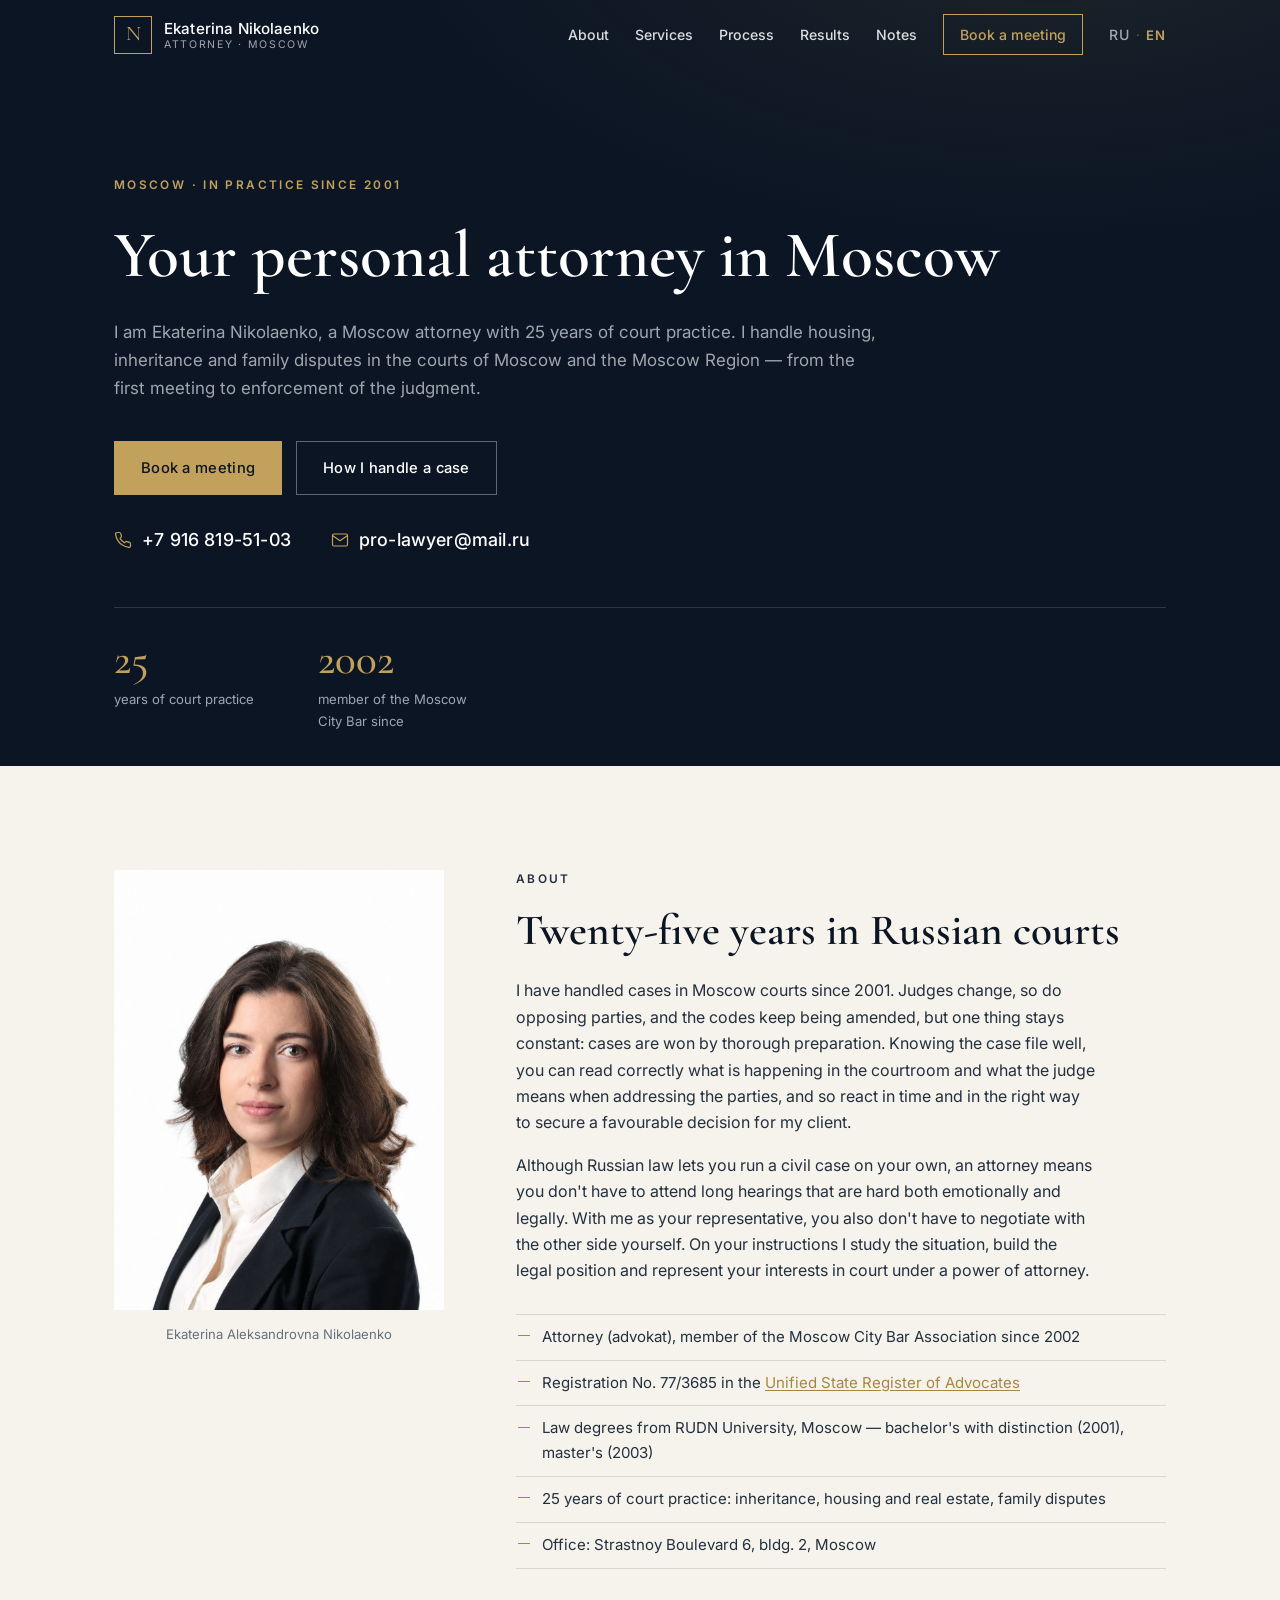
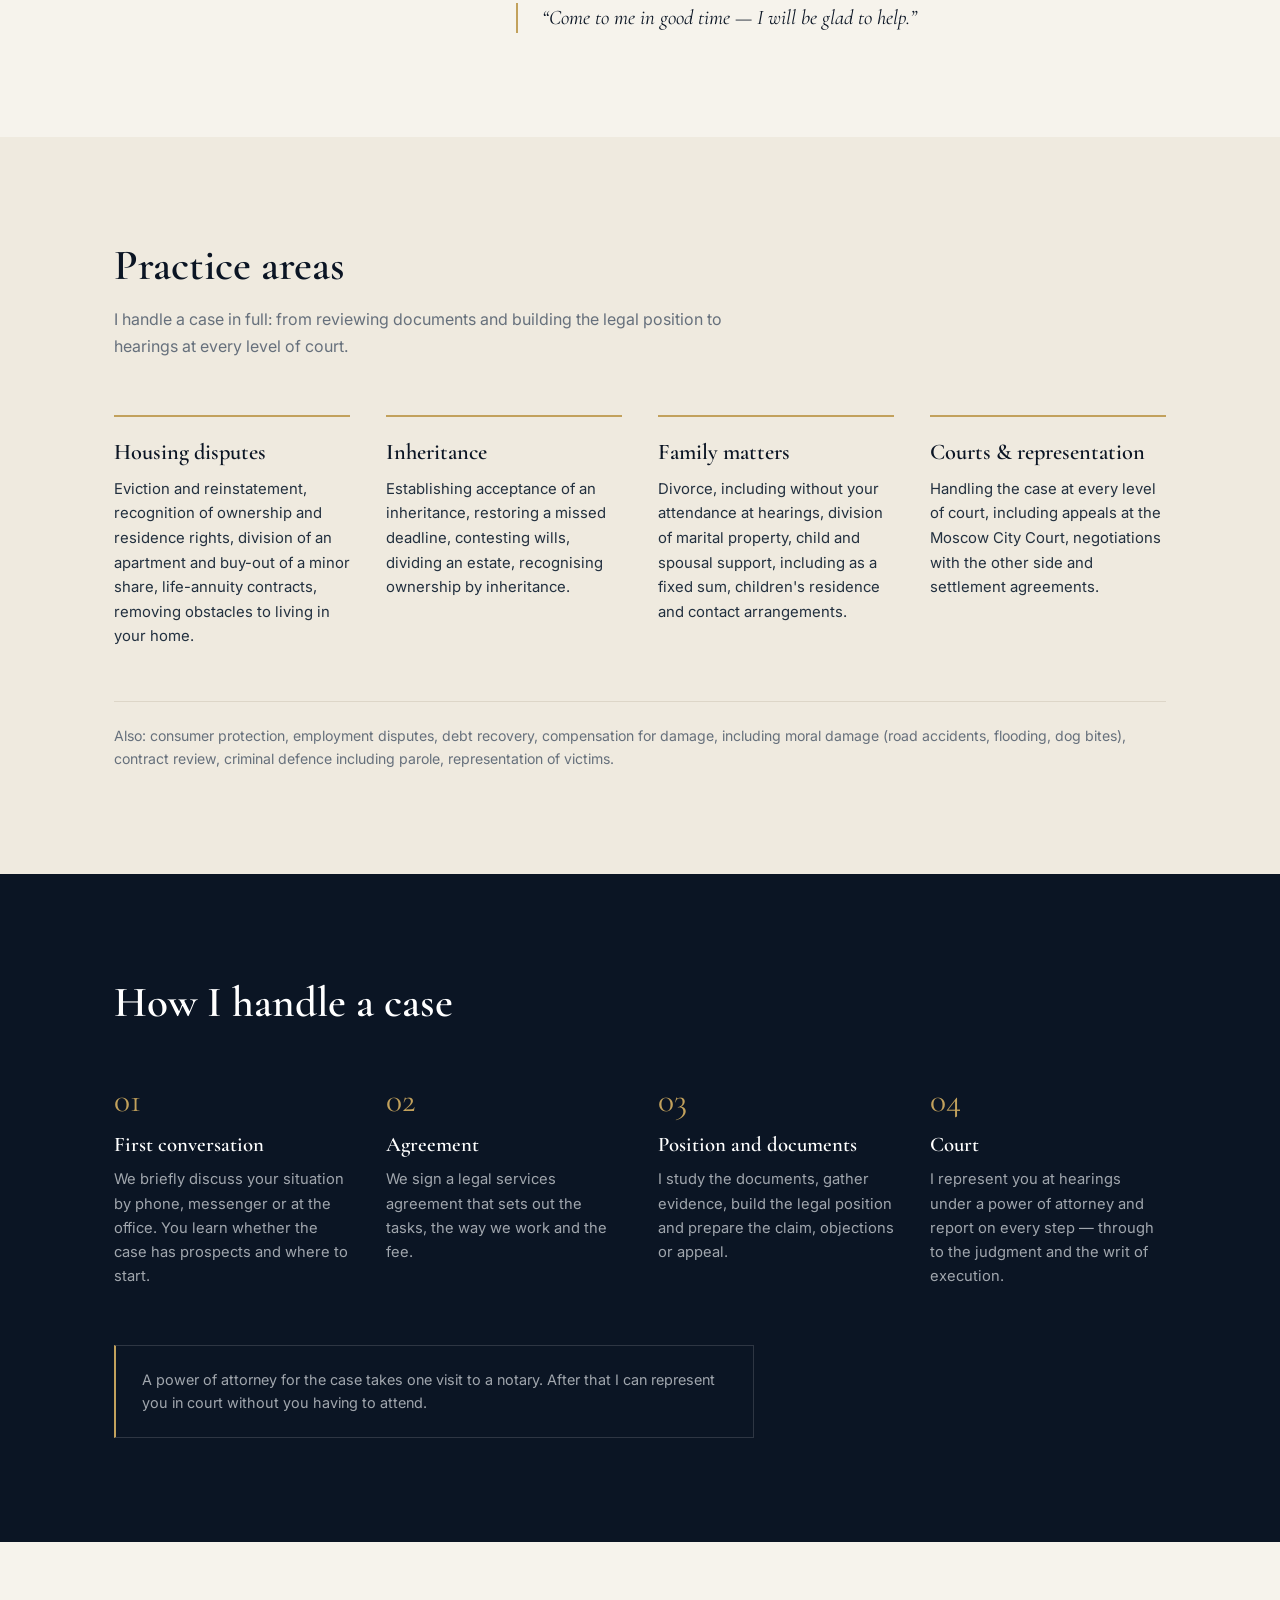
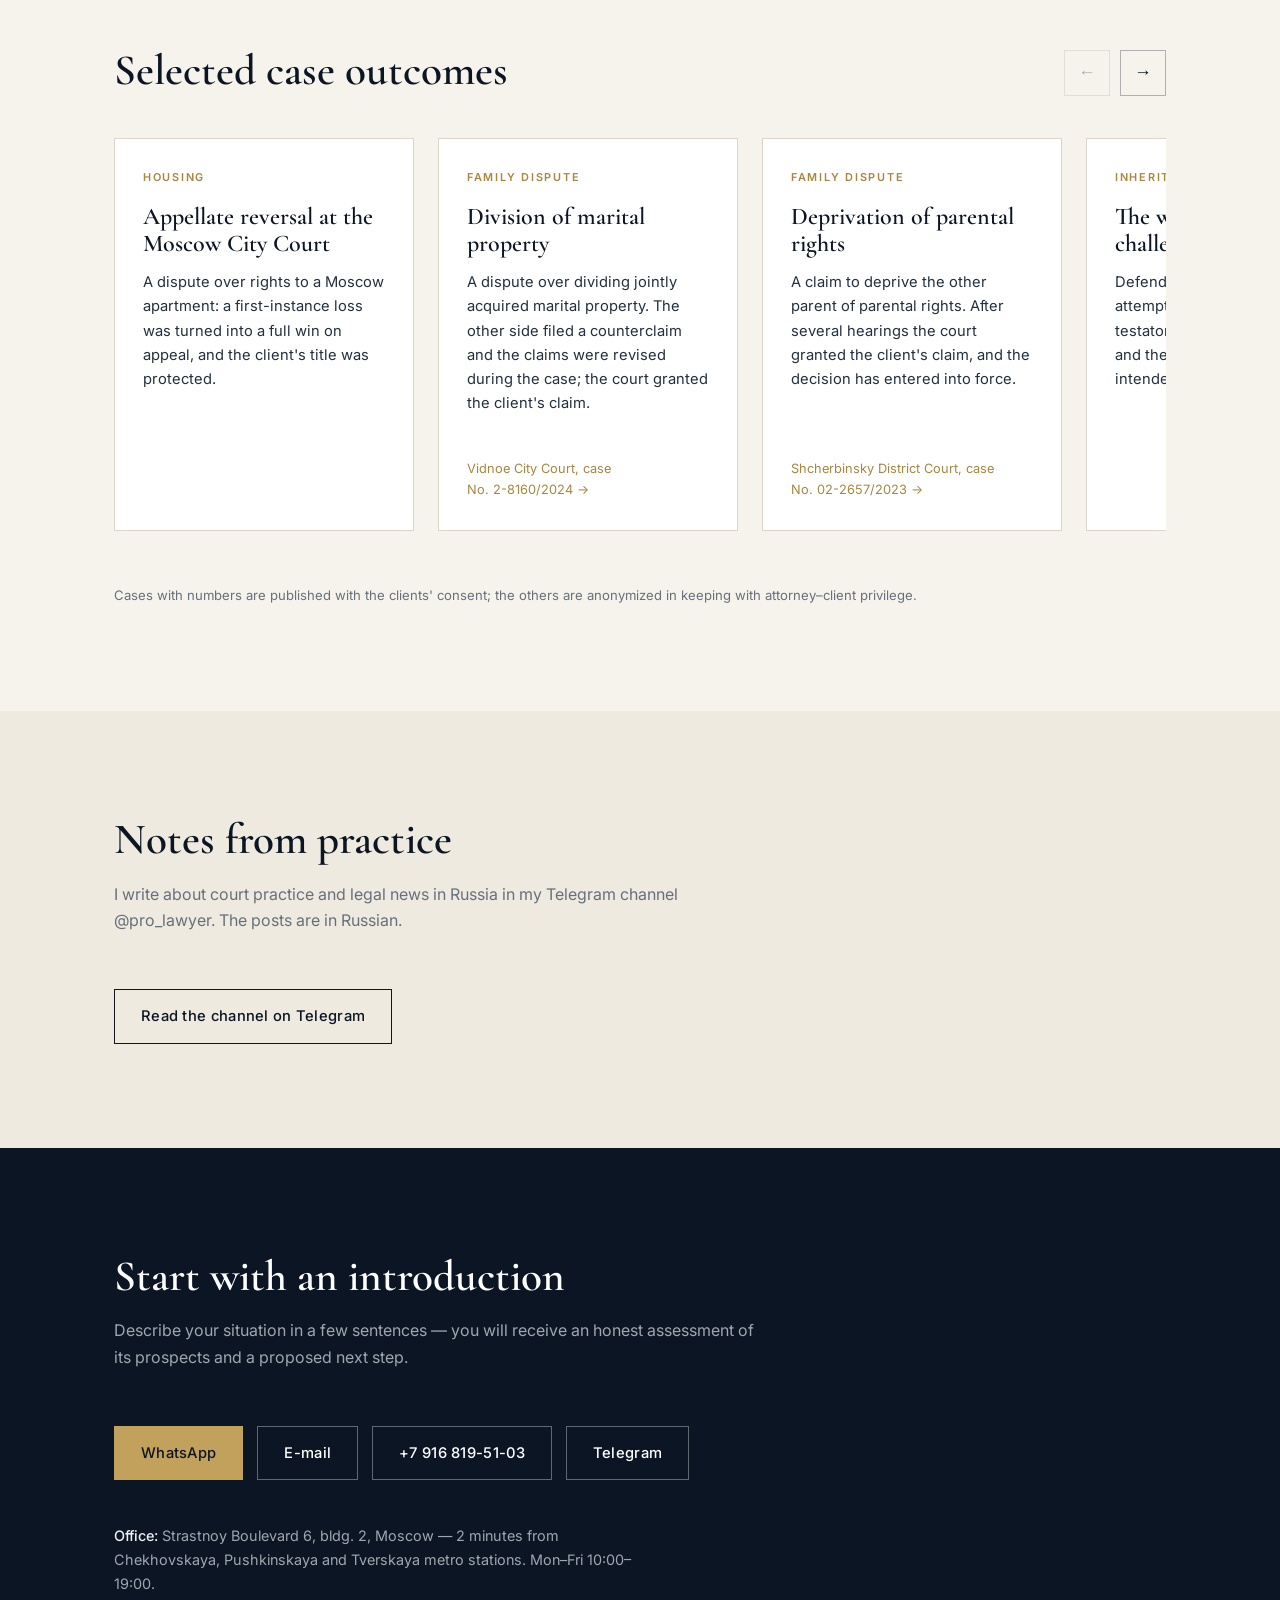
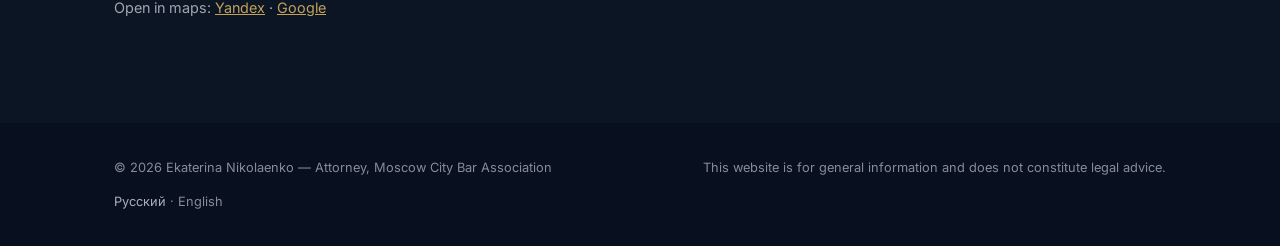
==== commit 62d24c2c: "Drop 'references on request' from the results note Co-Authored-By: Claude Opus 5.5 <noreply@anthropi" ====
--- a/en/index.html
+++ b/en/index.html
@@ -223,7 +223,7 @@
           <a class="result-source" href="https://mos-gorsud.ru/rs/gagarinskij/services/cases/appeal-admin/details/f43f2e80-3a1d-11f1-b7b3-a7fec740e18f" target="_blank" rel="noopener">Gagarinsky District Court, case <span class="nowrap">No. 12-1471/2026</span> →</a>
         </div>
       </div>
-      <p class="results-note reveal">Cases with numbers are published with the clients' consent; the others are anonymized in keeping with attorney–client privilege. References are available on request.</p>
+      <p class="results-note reveal">Cases with numbers are published with the clients' consent; the others are anonymized in keeping with attorney–client privilege.</p>
     </div>
   </section>
 
